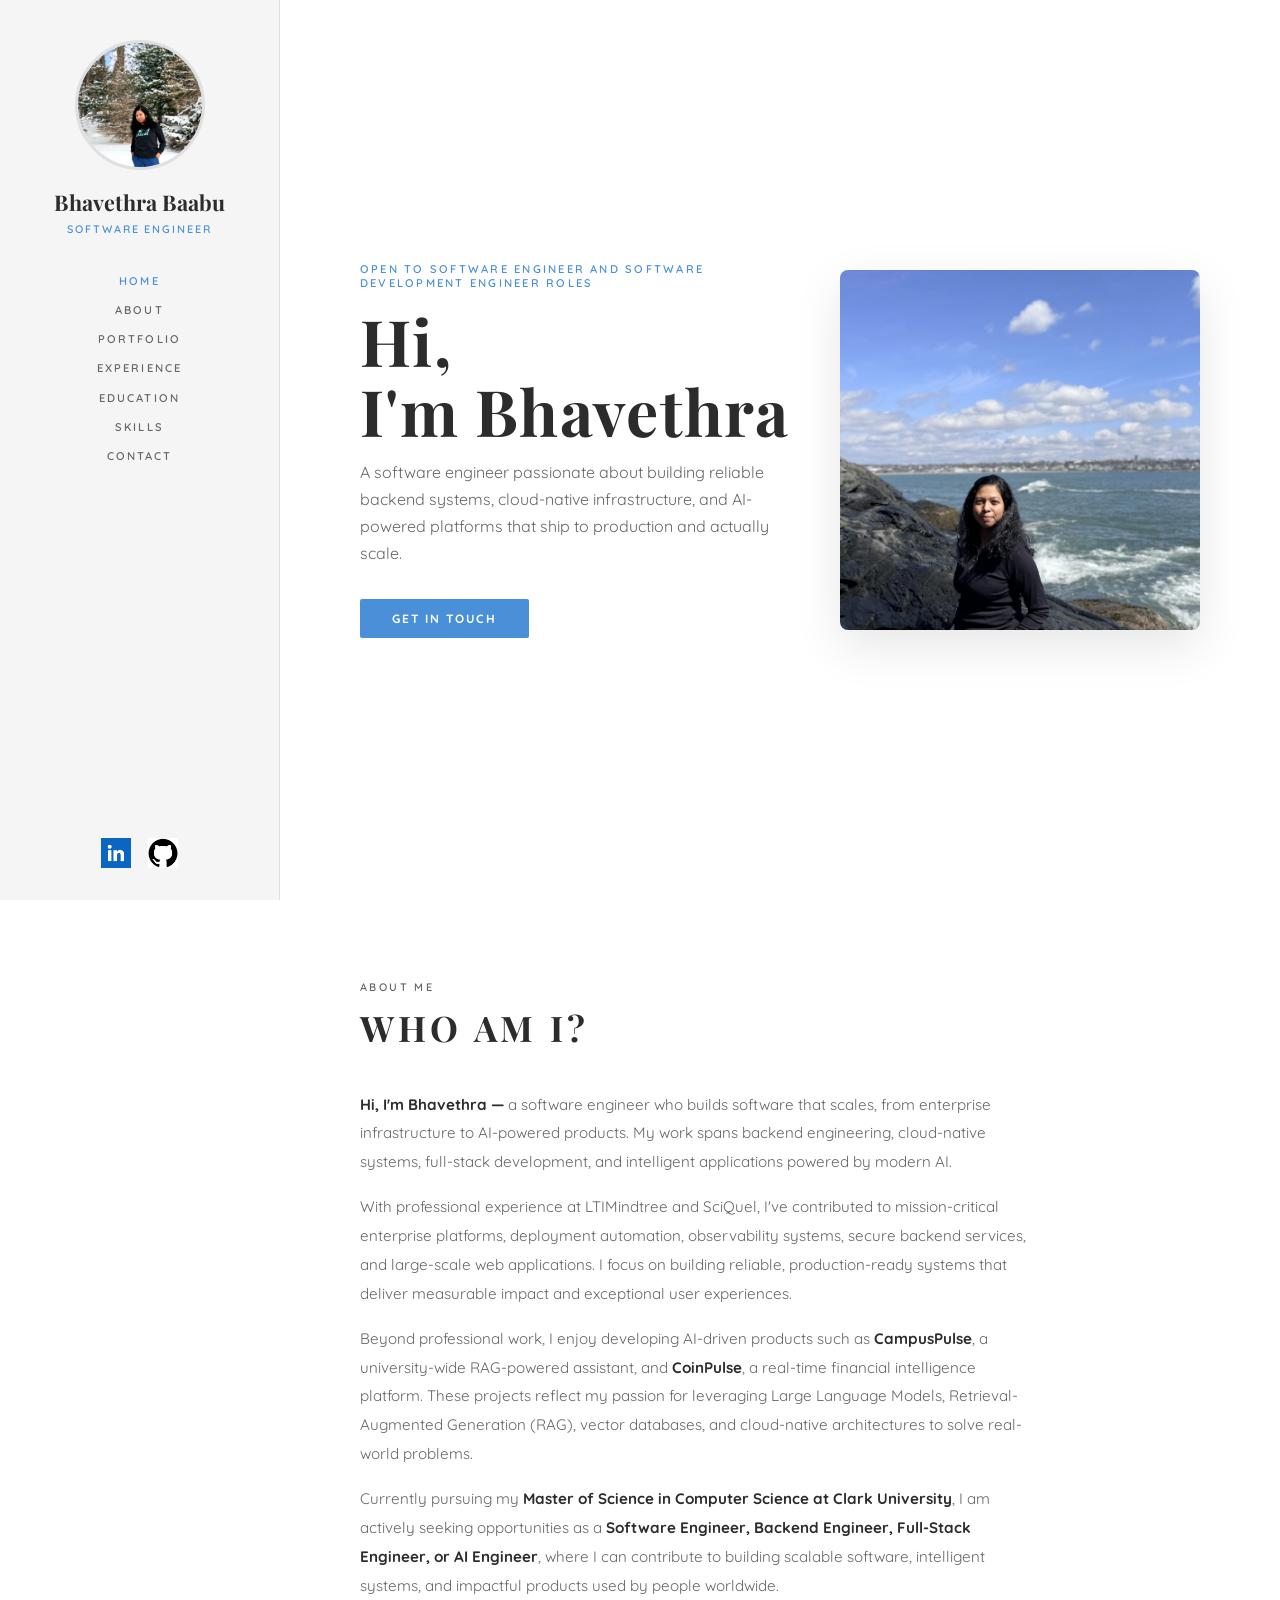
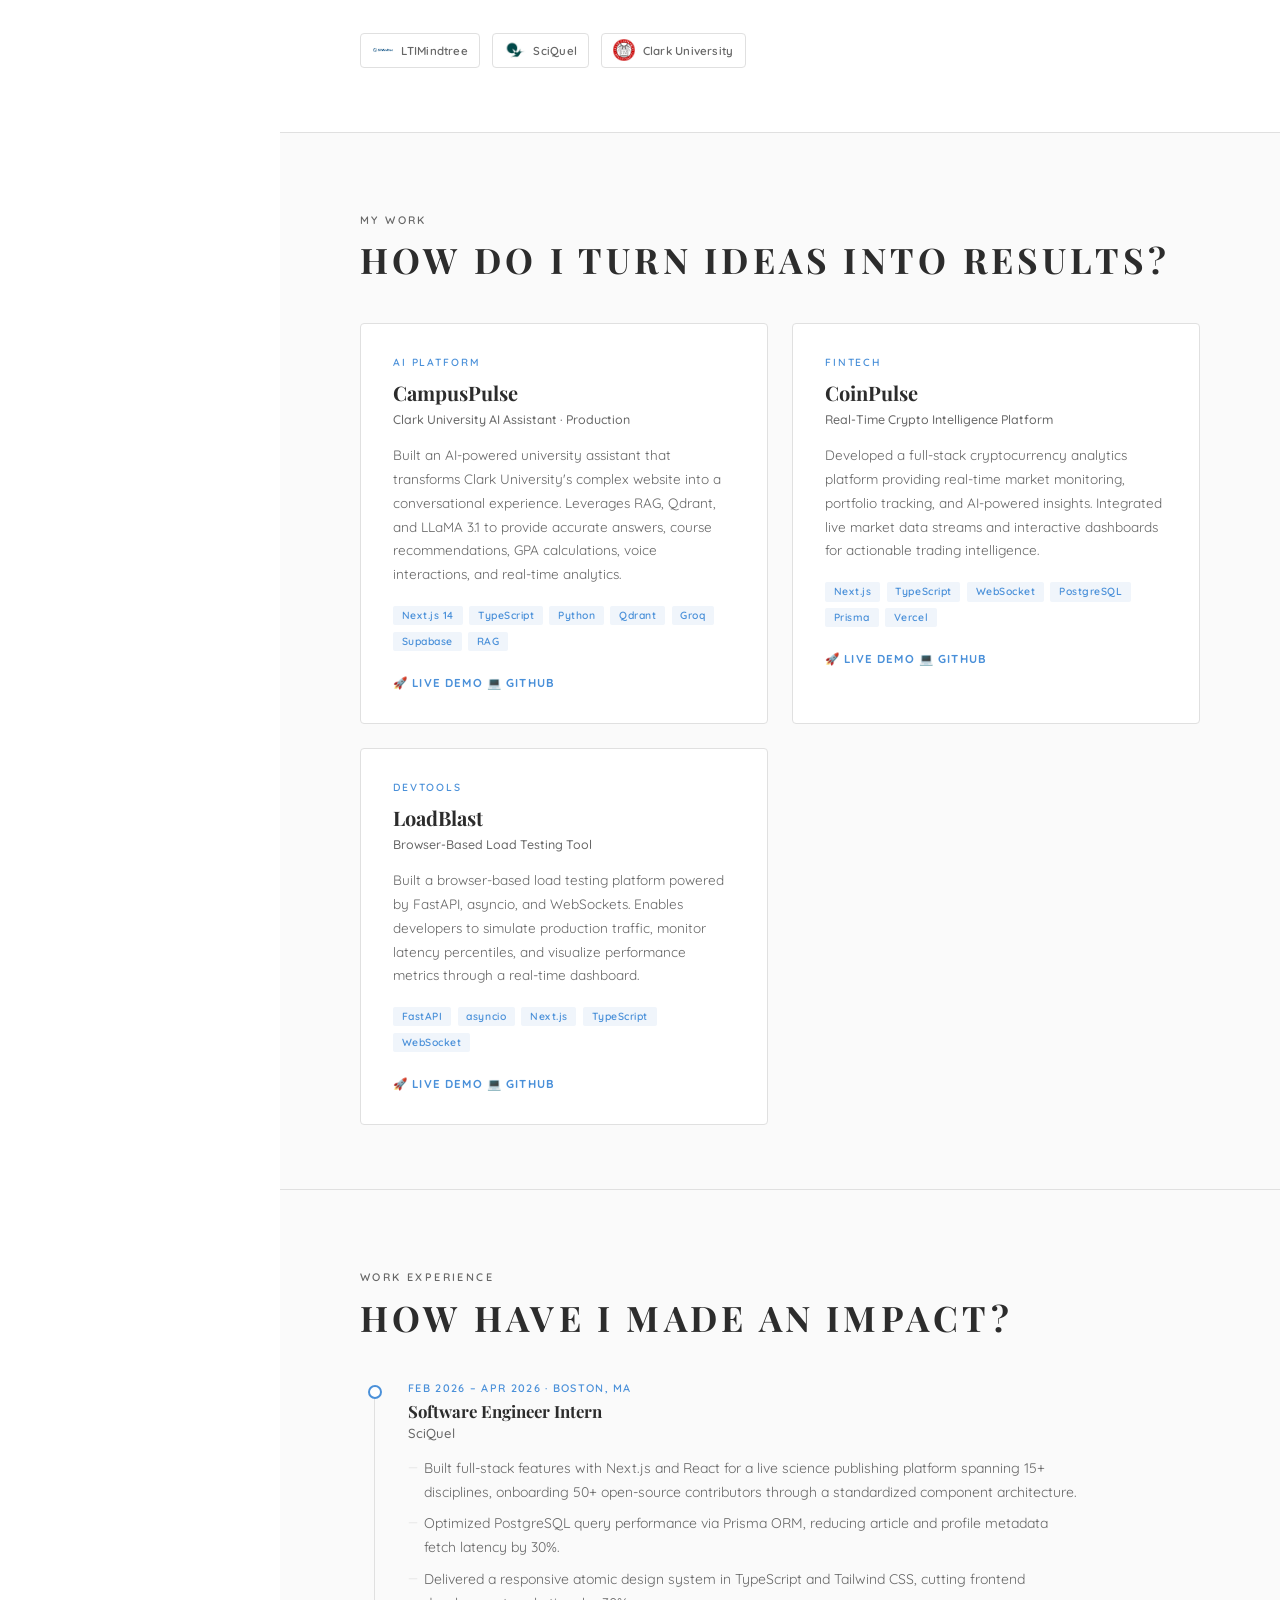
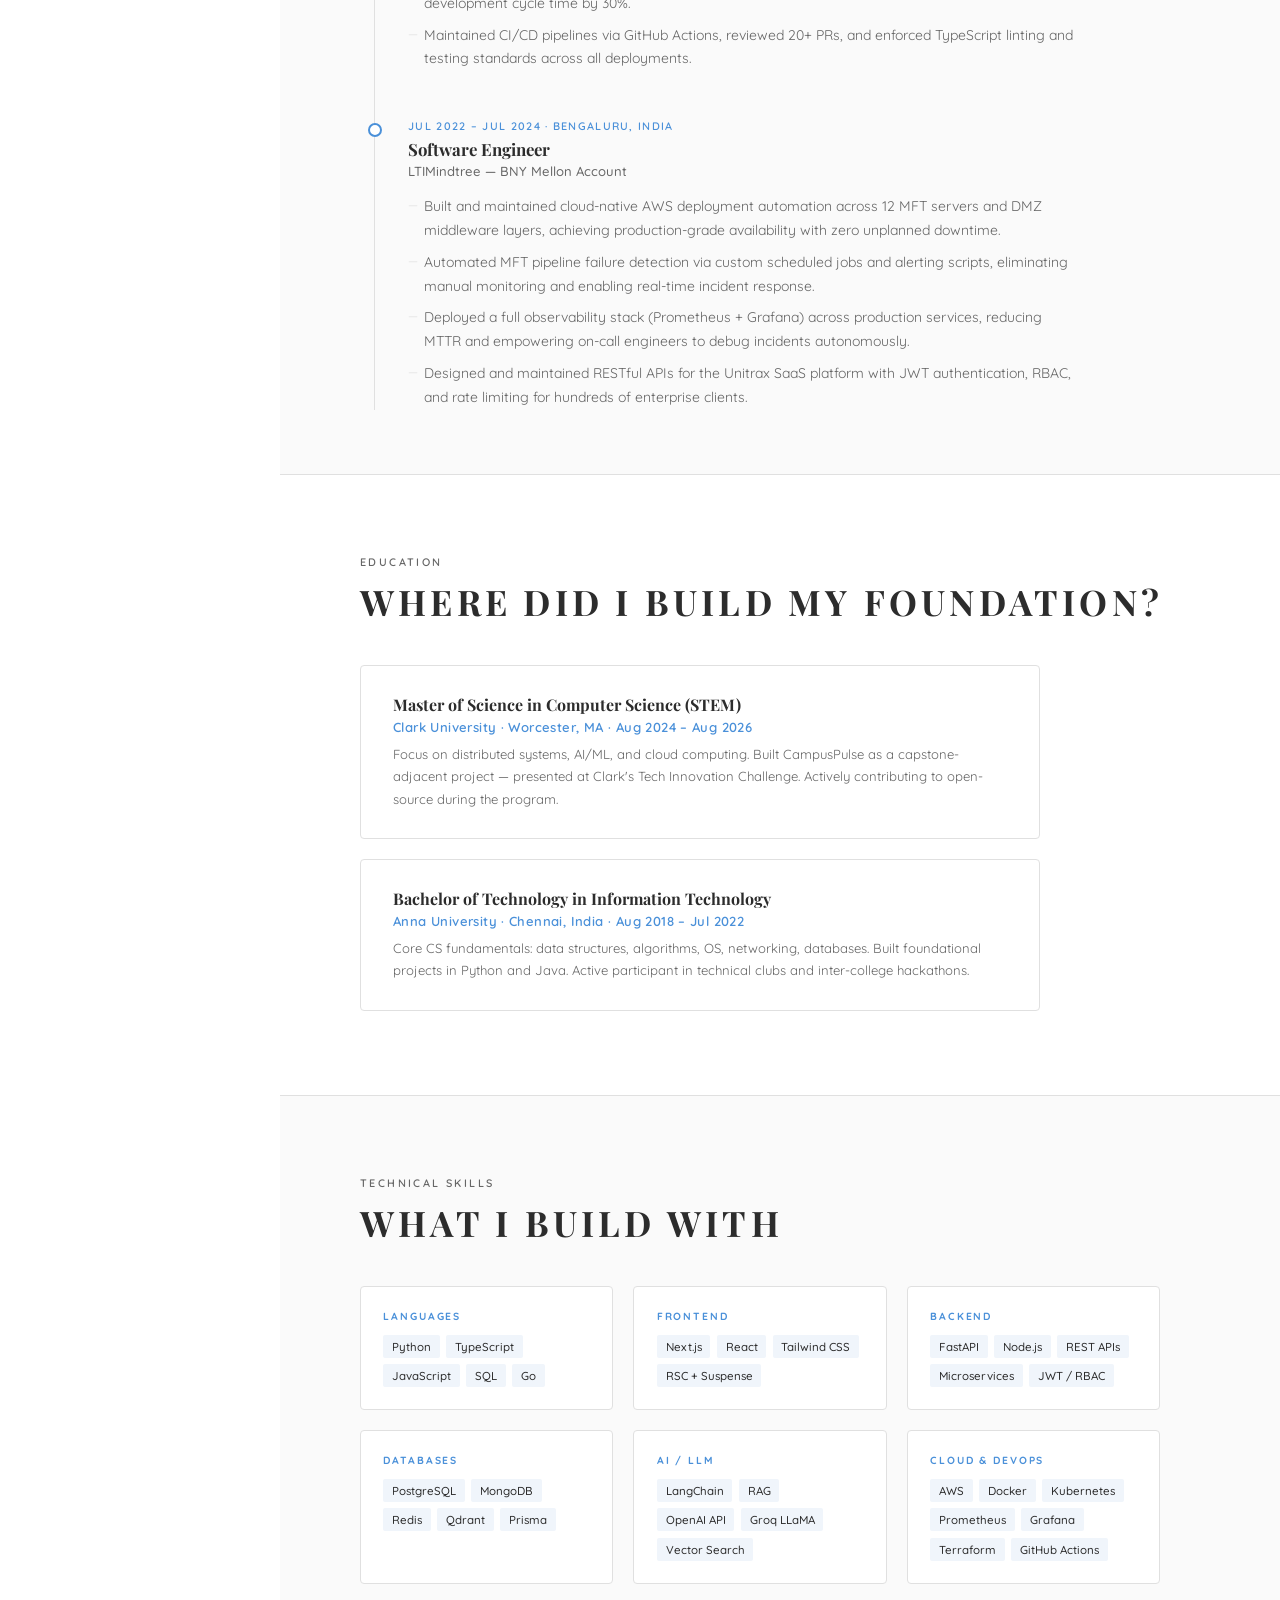
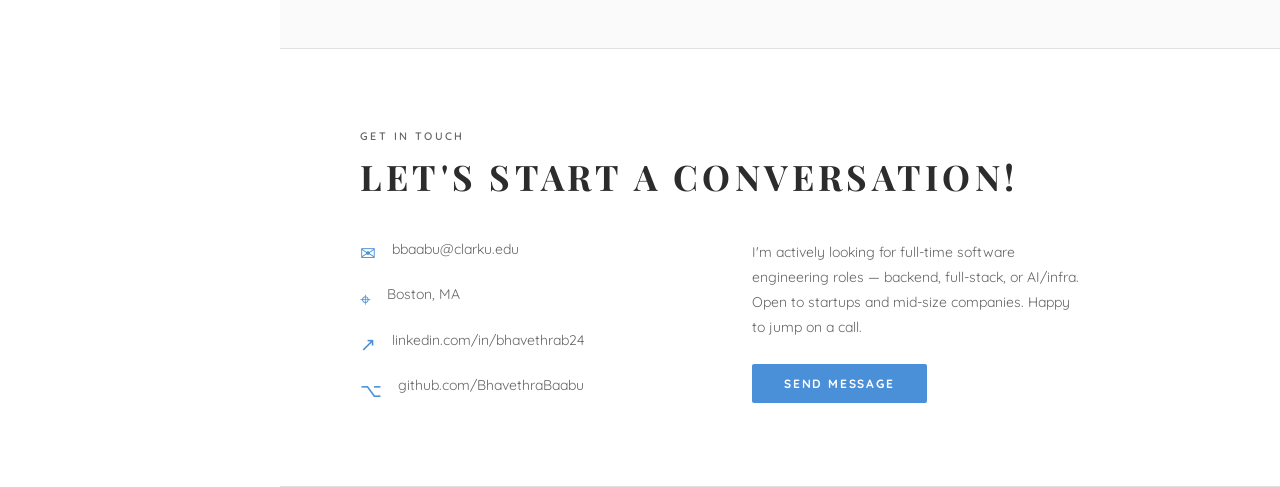
==== new_index.html @ b2ed3555 "Publish updated portfolio with hero image, profile photo, and company logos. Deploy the redesigned s" ====
<!DOCTYPE html>
<html lang="en">
<head>
<meta charset="UTF-8">
<meta name="viewport" content="width=device-width, initial-scale=1.0">
<title>Bhavethra Baabu | Portfolio</title>
<link rel="preconnect" href="https://fonts.googleapis.com">
<link href="https://fonts.googleapis.com/css2?family=Playfair+Display:wght@400;700&family=Quicksand:wght@300;400;500;600;700&display=swap" rel="stylesheet">
<style>
  *, *::before, *::after { box-sizing: border-box; margin: 0; padding: 0; }

  :root {
    --sidebar-w: 280px;
    --bg: #ffffff;
    --sidebar-bg: #f5f5f5;
    --text: #2c2c2c;
    --muted: #666666;
    --accent: #4a90d9;      /* Bhavethra's accent — steel blue, distinct from Richa's teal */
    --border: #e0e0e0;
    --serif: 'Playfair Display', serif;
    --sans: 'Quicksand', sans-serif;
  }

  html { scroll-behavior: smooth; }

  body {
    font-family: var(--sans);
    color: var(--text);
    background: var(--bg);
    display: flex;
    min-height: 100vh;
  }

  /* ── SIDEBAR ── */
  #sidebar {
    width: var(--sidebar-w);
    min-height: 100vh;
    background: var(--sidebar-bg);
    border-right: 1px solid var(--border);
    position: fixed;
    top: 0; left: 0; bottom: 0;
    display: flex;
    flex-direction: column;
    align-items: center;
    padding: 2.5rem 1.5rem 2rem;
    z-index: 50;
    overflow-y: auto;
  }

  .avatar-wrap {
    width: 130px;
    height: 130px;
    border-radius: 50%;
    overflow: hidden;
    border: 3px solid var(--border);
    margin-bottom: 1.25rem;
    background: #dce8f5;
    flex-shrink: 0;
  }

  .avatar-wrap img {
    width: 100%;
    height: 100%;
    object-fit: cover;
    object-position: center top;
    display: block;
  }

  .sidebar-name {
    font-family: var(--serif);
    font-size: 1.35rem;
    font-weight: 700;
    text-align: center;
    color: var(--text);
    margin-bottom: 0.35rem;
    line-height: 1.2;
  }

  .sidebar-role {
    font-size: 0.68rem;
    letter-spacing: 0.18em;
    text-transform: uppercase;
    color: var(--accent);
    text-align: center;
    font-weight: 600;
    margin-bottom: 2rem;
  }

  nav ul {
    list-style: none;
    width: 100%;
    text-align: center;
    margin-bottom: 2rem;
  }

  nav ul li { margin-bottom: 0.15rem; }

  nav ul li a {
    display: block;
    font-size: 0.7rem;
    letter-spacing: 0.18em;
    text-transform: uppercase;
    font-weight: 600;
    color: var(--muted);
    text-decoration: none;
    padding: 0.4rem 0;
    transition: color 0.2s;
  }

  nav ul li a:hover,
  nav ul li a.active { color: var(--accent); }

  .social-icons {
    display: flex;
    align-items: center;
    justify-content: center;
    gap: 1.1rem;
    margin-top: auto;
    padding-top: 1.5rem;
  }

  .social-icons a {
    display: inline-flex;
    align-items: center;
    justify-content: center;
    text-decoration: none;
    transition: opacity 0.2s, transform 0.2s;
  }

  .social-icons a:hover {
    opacity: 0.75;
    transform: translateY(-1px);
  }

  .social-img {
    width: 30px;
    height: 30px;
    object-fit: contain;
    display: block;
  }

  /* ── MAIN ── */
  #main {
    margin-left: var(--sidebar-w);
    flex: 1;
    min-height: 100vh;
  }

  /* ── SECTION SHARED ── */
  .colorlib-section {
    padding: 5rem 5rem 4rem;
    border-bottom: 1px solid var(--border);
  }

  .heading-meta {
    display: block;
    font-size: 0.68rem;
    letter-spacing: 0.22em;
    text-transform: uppercase;
    color: var(--muted);
    font-weight: 600;
    margin-bottom: 0.6rem;
  }

  h2.colorlib-heading {
    font-family: var(--serif);
    font-size: clamp(1.6rem, 3vw, 2.2rem);
    font-weight: 700;
    letter-spacing: 0.12em;
    text-transform: uppercase;
    margin-bottom: 2.5rem;
    color: var(--text);
  }

  /* ── HOME / HERO ── */
  #home {
    min-height: 100vh;
    display: flex;
    align-items: center;
    padding: 5rem;
    background: var(--bg);
    position: relative;
  }

  .hero-inner {
    display: flex;
    align-items: center;
    justify-content: space-between;
    gap: 3rem;
    width: 100%;
    max-width: 1100px;
  }

  .hero-content {
    flex: 1;
    max-width: 620px;
  }

  .hero-image {
    flex-shrink: 0;
    width: clamp(260px, 30vw, 360px);
  }

  .hero-image img {
    width: 100%;
    aspect-ratio: 1;
    object-fit: cover;
    object-position: center 20%;
    border-radius: 8px;
    box-shadow: 0 16px 48px rgba(0, 0, 0, 0.1);
    display: block;
  }

  .hero-eyebrow {
    font-size: 0.7rem;
    letter-spacing: 0.2em;
    text-transform: uppercase;
    color: var(--accent);
    font-weight: 600;
    margin-bottom: 1rem;
  }

  .hero-name {
    font-family: var(--serif);
    font-size: clamp(2.5rem, 5vw, 4rem);
    font-weight: 700;
    line-height: 1.1;
    margin-bottom: 0.75rem;
    letter-spacing: 0.02em;
  }

  .hero-sub {
    font-size: 1rem;
    color: var(--muted);
    margin-bottom: 2rem;
    line-height: 1.7;
    max-width: 480px;
  }

  .hero-btn {
    display: inline-block;
    font-size: 0.75rem;
    letter-spacing: 0.15em;
    text-transform: uppercase;
    font-weight: 700;
    padding: 0.75rem 2rem;
    background: var(--accent);
    color: #fff;
    text-decoration: none;
    border-radius: 2px;
    transition: opacity 0.2s, transform 0.2s;
  }

  .hero-btn:hover { opacity: 0.85; transform: translateY(-1px); }

  /* ── ABOUT ── */
  #about .about-desc {
    font-size: 0.95rem;
    color: var(--muted);
    line-height: 1.9;
    max-width: 680px;
  }

  #about .about-desc p + p { margin-top: 1rem; }

  #about strong { color: var(--text); font-weight: 700; }

  .company-strip {
    display: flex;
    align-items: center;
    gap: 0.75rem;
    margin-top: 2rem;
    flex-wrap: nowrap;
  }

  .company-logo {
    font-family: var(--sans);
    font-size: 0.72rem;
    font-weight: 600;
    color: var(--muted);
    letter-spacing: 0.02em;
    display: inline-flex;
    align-items: center;
    gap: 0.45rem;
    border: 1px solid var(--border);
    padding: 0.35rem 0.7rem;
    border-radius: 4px;
    white-space: nowrap;
    flex-shrink: 0;
    transition: border-color 0.2s, color 0.2s;
  }

  .company-logo:hover { border-color: var(--accent); color: var(--accent); }

  .company-img {
    width: 22px;
    height: 22px;
    object-fit: contain;
    flex-shrink: 0;
    display: block;
  }

  .company-logo .co-icon {
    width: 22px; height: 22px;
    border-radius: 50%;
    display: flex;
    align-items: center;
    justify-content: center;
    font-size: 0.65rem;
    font-weight: 700;
    color: #fff;
    flex-shrink: 0;
  }

  /* ── PORTFOLIO ── */
  #portfolio { background: #fafafa; }

  .portfolio-grid {
    display: grid;
    grid-template-columns: 1fr 1fr;
    gap: 1.5rem;
  }

  .project-card {
    background: var(--bg);
    border: 1px solid var(--border);
    border-radius: 4px;
    padding: 2rem;
    position: relative;
    overflow: hidden;
    transition: box-shadow 0.25s, transform 0.25s;
  }

  .project-card:hover {
    box-shadow: 0 8px 32px rgba(0,0,0,0.08);
    transform: translateY(-2px);
  }

  .project-card::after {
    content: '';
    position: absolute;
    bottom: 0; left: 0; right: 0;
    height: 3px;
    background: var(--accent);
    opacity: 0;
    transition: opacity 0.25s;
  }

  .project-card:hover::after { opacity: 1; }

  .project-type {
    font-size: 0.65rem;
    letter-spacing: 0.18em;
    text-transform: uppercase;
    color: var(--accent);
    font-weight: 600;
    margin-bottom: 0.6rem;
  }

  .project-name {
    font-family: var(--serif);
    font-size: 1.25rem;
    font-weight: 700;
    margin-bottom: 0.4rem;
  }

  .project-sub {
    font-size: 0.78rem;
    color: var(--muted);
    margin-bottom: 1rem;
    font-weight: 500;
  }

  .project-desc {
    font-size: 0.85rem;
    color: var(--muted);
    line-height: 1.75;
    margin-bottom: 1.25rem;
  }

  .project-tags {
    display: flex;
    flex-wrap: wrap;
    gap: 0.4rem;
    margin-bottom: 1.25rem;
  }

  .ptag {
    font-size: 0.65rem;
    padding: 0.2rem 0.55rem;
    background: #f0f5fb;
    color: var(--accent);
    border-radius: 2px;
    font-weight: 600;
    letter-spacing: 0.05em;
  }

  .project-link {
    font-size: 0.72rem;
    letter-spacing: 0.1em;
    text-transform: uppercase;
    font-weight: 700;
    color: var(--accent);
    text-decoration: none;
    border-bottom: 1px solid transparent;
    transition: border-color 0.2s;
  }

  .project-link:hover { border-color: var(--accent); }

  /* ── TESTIMONIALS ── */
  #testimonials { background: var(--bg); }

  .testimonial-block {
    border-left: 3px solid var(--accent);
    padding: 1.5rem 0 1.5rem 2rem;
    margin-bottom: 2.5rem;
    max-width: 700px;
  }

  .testimonial-block blockquote {
    font-size: 0.92rem;
    color: var(--muted);
    line-height: 1.85;
    font-style: italic;
    margin-bottom: 0.75rem;
  }

  .testimonial-block cite {
    font-size: 0.75rem;
    letter-spacing: 0.1em;
    color: var(--text);
    font-style: normal;
    font-weight: 600;
  }

  .testimonial-block cite span {
    color: var(--muted);
    font-weight: 400;
  }

  /* ── EXPERIENCE ── */
  #experience { background: #fafafa; }

  .timeline { position: relative; max-width: 720px; }

  .timeline::before {
    content: '';
    position: absolute;
    left: 14px; top: 8px; bottom: 0;
    width: 1px;
    background: var(--border);
  }

  .timeline-entry { padding: 0 0 3rem 3rem; position: relative; }
  .timeline-entry:last-child { padding-bottom: 0; }

  .timeline-dot {
    position: absolute;
    left: 8px; top: 4px;
    width: 14px; height: 14px;
    border-radius: 50%;
    border: 2px solid var(--accent);
    background: var(--bg);
  }

  .timeline-period {
    font-size: 0.68rem;
    letter-spacing: 0.12em;
    text-transform: uppercase;
    color: var(--accent);
    font-weight: 600;
    margin-bottom: 0.3rem;
  }

  .timeline-role {
    font-family: var(--serif);
    font-size: 1.05rem;
    font-weight: 700;
    margin-bottom: 0.2rem;
  }

  .timeline-company {
    font-size: 0.82rem;
    color: var(--muted);
    margin-bottom: 1rem;
    font-weight: 500;
  }

  .timeline-bullets {
    list-style: none;
    display: flex;
    flex-direction: column;
    gap: 0.5rem;
  }

  .timeline-bullets li {
    font-size: 0.875rem;
    color: var(--muted);
    padding-left: 1rem;
    position: relative;
    line-height: 1.7;
  }

  .timeline-bullets li::before {
    content: '—';
    position: absolute;
    left: 0;
    color: var(--border);
    font-size: 0.75rem;
  }

  /* ── EDUCATION ── */
  #education { background: var(--bg); }

  .edu-block {
    border: 1px solid var(--border);
    border-radius: 4px;
    padding: 1.75rem 2rem;
    margin-bottom: 1.25rem;
    max-width: 680px;
    transition: border-color 0.2s;
  }

  .edu-block:hover { border-color: var(--accent); }

  .edu-degree {
    font-family: var(--serif);
    font-size: 1rem;
    font-weight: 700;
    margin-bottom: 0.25rem;
  }

  .edu-school {
    font-size: 0.82rem;
    color: var(--accent);
    font-weight: 600;
    margin-bottom: 0.5rem;
    letter-spacing: 0.03em;
  }

  .edu-detail {
    font-size: 0.82rem;
    color: var(--muted);
    line-height: 1.7;
  }

  /* ── SKILLS ── */
  #skills { background: #fafafa; }

  .skills-grid {
    display: grid;
    grid-template-columns: repeat(auto-fit, minmax(220px, 1fr));
    gap: 1.25rem;
    max-width: 800px;
  }

  .skill-group {
    background: var(--bg);
    border: 1px solid var(--border);
    border-radius: 4px;
    padding: 1.4rem;
  }

  .skill-group-title {
    font-size: 0.65rem;
    letter-spacing: 0.18em;
    text-transform: uppercase;
    color: var(--accent);
    font-weight: 700;
    margin-bottom: 0.75rem;
  }

  .skill-tags { display: flex; flex-wrap: wrap; gap: 0.4rem; }

  .stag {
    font-size: 0.72rem;
    padding: 0.25rem 0.55rem;
    background: #f0f5fb;
    color: var(--text);
    border-radius: 2px;
    font-weight: 500;
  }

  /* ── CONTACT ── */
  #contact { background: var(--bg); }

  .contact-grid {
    display: grid;
    grid-template-columns: 1fr 1fr;
    gap: 4rem;
    max-width: 720px;
  }

  .contact-item {
    display: flex;
    align-items: flex-start;
    gap: 1rem;
    margin-bottom: 1.25rem;
  }

  .contact-icon {
    font-size: 1.2rem;
    color: var(--accent);
    flex-shrink: 0;
    margin-top: 0.1rem;
  }

  .contact-item a, .contact-item p {
    font-size: 0.875rem;
    color: var(--muted);
    text-decoration: none;
    transition: color 0.2s;
  }

  .contact-item a:hover { color: var(--accent); }

  .opt-note {
    display: inline-block;
    font-size: 0.68rem;
    letter-spacing: 0.1em;
    text-transform: uppercase;
    background: #edf4ff;
    color: var(--accent);
    border: 1px solid #c7dbf5;
    padding: 0.3rem 0.7rem;
    border-radius: 2px;
    font-weight: 600;
    margin-bottom: 1.5rem;
  }

  /* ── RESPONSIVE ── */
  @media (max-width: 900px) {
    #sidebar { display: none; }
    #main { margin-left: 0; }
    .colorlib-section, #home { padding: 3rem 2rem; }
    .hero-inner {
      flex-direction: column;
      align-items: flex-start;
      gap: 2.5rem;
    }
    .hero-image {
      width: 100%;
      max-width: 300px;
      align-self: center;
    }
    .company-strip { flex-wrap: wrap; }
    .portfolio-grid { grid-template-columns: 1fr; }
    .contact-grid { grid-template-columns: 1fr; gap: 0; }
  }

  @media (prefers-reduced-motion: reduce) {
    * { transition: none !important; }
  }
</style>
</head>
<body>

<!-- SIDEBAR -->
<aside id="sidebar">
  <div class="avatar-wrap">
    <img src="images/mee.jpeg" alt="Bhavethra Baabu">
  </div>
  <div class="sidebar-name">Bhavethra Baabu</div>
  <div class="sidebar-role">Software Engineer</div>

  <nav>
    <ul>
      <li><a href="#home" class="active">Home</a></li>
      <li><a href="#about">About</a></li>
      <li><a href="#portfolio">Portfolio</a></li>
      <li><a href="#experience">Experience</a></li>
      <li><a href="#education">Education</a></li>
      <li><a href="#skills">Skills</a></li>
      <li><a href="#contact">Contact</a></li>
    </ul>
  </nav>

  <div class="social-icons">
    <a href="https://linkedin.com/in/bhavethrab24" target="_blank" rel="noopener noreferrer" aria-label="LinkedIn">
      <img src="images/linkedin.png" alt="LinkedIn" class="social-img">
    </a>
    <a href="https://github.com/BhavethraBaabu" target="_blank" rel="noopener noreferrer" aria-label="GitHub">
      <img src="images/github.png" alt="GitHub" class="social-img">
    </a>
  </div>
</aside>

<!-- MAIN -->
<div id="main">

  <!-- HOME -->
  <section id="home">
    <div class="hero-inner">
      <div class="hero-content">
        <div class="hero-eyebrow">Open to Software Engineer and Software Development Engineer roles</div>
        <h1 class="hero-name">Hi,<br>I'm Bhavethra</h1>
        <p class="hero-sub">
          A software engineer passionate about building reliable backend systems, cloud-native infrastructure, and AI-powered platforms that ship to production and actually scale.
        </p>
        <a href="mailto:bbaabu@clarku.edu" class="hero-btn">Get In Touch</a>
      </div>
      <div class="hero-image">
        <img src="images/mee2.jpeg" alt="Bhavethra Baabu">
      </div>
    </div>
  </section>

  <!-- ABOUT -->
  <section id="about" class="colorlib-section">
    <span class="heading-meta">About Me</span>
    <h2 class="colorlib-heading">Who Am I?</h2>
    <div class="about-desc">
		<p>
			<strong>Hi, I'm Bhavethra —</strong> a software engineer who builds software that scales, from enterprise infrastructure to AI-powered products. My work spans backend engineering, cloud-native systems, full-stack development, and intelligent applications powered by modern AI.
		  </p>
		
		  <p>
			With professional experience at LTIMindtree and SciQuel, I've contributed to mission-critical enterprise platforms, deployment automation, observability systems, secure backend services, and large-scale web applications. I focus on building reliable, production-ready systems that deliver measurable impact and exceptional user experiences.
		  </p>
		
		  <p>
			Beyond professional work, I enjoy developing AI-driven products such as <strong>CampusPulse</strong>, a university-wide RAG-powered assistant, and <strong>CoinPulse</strong>, a real-time financial intelligence platform. These projects reflect my passion for leveraging Large Language Models, Retrieval-Augmented Generation (RAG), vector databases, and cloud-native architectures to solve real-world problems.
		  </p>
		
		  <p>
			Currently pursuing my <strong>Master of Science in Computer Science at Clark University</strong>, I am actively seeking opportunities as a <strong>Software Engineer, Backend Engineer, Full-Stack Engineer, or AI Engineer</strong>, where I can contribute to building scalable software, intelligent systems, and impactful products used by people worldwide.
		  </p>

    </div>

    <div class="company-strip">
      <div class="company-logo">
        <img src="images/ltimindtree.png" alt="LTIMindtree" class="company-img">
        <span>LTIMindtree</span>
      </div>
      <div class="company-logo">
        <img src="images/sciquel.jpeg" alt="SciQuel" class="company-img">
        <span>SciQuel</span>
      </div>
      <div class="company-logo">
        <img src="images/clark.png" alt="Clark University" class="company-img">
        <span>Clark University</span>
      </div>
    </div>

  </section>

  <!-- PORTFOLIO -->
  <section id="portfolio" class="colorlib-section">
	<span class="heading-meta">My Work</span>
	<h2 class="colorlib-heading">How Do I Turn Ideas Into Results?</h2>
  
	<div class="portfolio-grid">
  
	  <!-- CampusPulse -->
	  <div class="project-card">
		<div class="project-type">AI Platform</div>
		<div class="project-name">CampusPulse</div>
		<div class="project-sub">Clark University AI Assistant · Production</div>
  
		<div class="project-desc">
		  Built an AI-powered university assistant that transforms Clark University's
		  complex website into a conversational experience. Leverages RAG, Qdrant,
		  and LLaMA 3.1 to provide accurate answers, course recommendations,
		  GPA calculations, voice interactions, and real-time analytics.
		</div>
  
		<div class="project-tags">
		  <span class="ptag">Next.js 14</span>
		  <span class="ptag">TypeScript</span>
		  <span class="ptag">Python</span>
		  <span class="ptag">Qdrant</span>
		  <span class="ptag">Groq</span>
		  <span class="ptag">Supabase</span>
		  <span class="ptag">RAG</span>
		</div>
  
		<div class="project-links">
		  <a href="https://campuspulse-bice.vercel.app" target="_blank" class="project-link">
			🚀 Live Demo
		  </a>
		  <a href="https://github.com/BhavethraBaabu/campuspulse" target="_blank" class="project-link">
			💻 GitHub
		  </a>
		</div>
	  </div>
  
	  <!-- CoinPulse -->
	  <div class="project-card">
		<div class="project-type">FinTech</div>
		<div class="project-name">CoinPulse</div>
		<div class="project-sub">Real-Time Crypto Intelligence Platform</div>
  
		<div class="project-desc">
		  Developed a full-stack cryptocurrency analytics platform providing
		  real-time market monitoring, portfolio tracking, and AI-powered insights.
		  Integrated live market data streams and interactive dashboards for
		  actionable trading intelligence.
		</div>
  
		<div class="project-tags">
		  <span class="ptag">Next.js</span>
		  <span class="ptag">TypeScript</span>
		  <span class="ptag">WebSocket</span>
		  <span class="ptag">PostgreSQL</span>
		  <span class="ptag">Prisma</span>
		  <span class="ptag">Vercel</span>
		</div>
  
		<div class="project-links">
		  <a href="https://cryptopulse-terminal-two.vercel.app" target="_blank" class="project-link">
			🚀 Live Demo
		  </a>
		  <a href="https://github.com/BhavethraBaabu/coinpulse" target="_blank" class="project-link">
			💻 GitHub
		  </a>
		</div>
	  </div>
  
	  <!-- LoadBlast -->
	  <div class="project-card">
		<div class="project-type">DevTools</div>
		<div class="project-name">LoadBlast</div>
		<div class="project-sub">Browser-Based Load Testing Tool</div>
  
		<div class="project-desc">
		  Built a browser-based load testing platform powered by FastAPI,
		  asyncio, and WebSockets. Enables developers to simulate production
		  traffic, monitor latency percentiles, and visualize performance metrics
		  through a real-time dashboard.
		</div>
  
		<div class="project-tags">
		  <span class="ptag">FastAPI</span>
		  <span class="ptag">asyncio</span>
		  <span class="ptag">Next.js</span>
		  <span class="ptag">TypeScript</span>
		  <span class="ptag">WebSocket</span>
		</div>
  
		<div class="project-links">
		  <a href="https://your-loadblast-demo.vercel.app" target="_blank" class="project-link">
			🚀 Live Demo
		  </a>
		  <a href="https://github.com/BhavethraBaabu" target="_blank" class="project-link">
			💻 GitHub
		  </a>
		</div>
	  </div>
  
	</div>
  </section>


  <!-- EXPERIENCE -->
  <section id="experience" class="colorlib-section">
    <span class="heading-meta">Work Experience</span>
    <h2 class="colorlib-heading">How Have I Made An Impact?</h2>
    <div class="timeline">

      <div class="timeline-entry">
        <div class="timeline-dot"></div>
        <div class="timeline-period">Feb 2026 – Apr 2026 · Boston, MA</div>
        <div class="timeline-role">Software Engineer Intern</div>
        <div class="timeline-company">SciQuel</div>
        <ul class="timeline-bullets">
          <li>Built full-stack features with Next.js and React for a live science publishing platform spanning 15+ disciplines, onboarding 50+ open-source contributors through a standardized component architecture.</li>
          <li>Optimized PostgreSQL query performance via Prisma ORM, reducing article and profile metadata fetch latency by 30%.</li>
          <li>Delivered a responsive atomic design system in TypeScript and Tailwind CSS, cutting frontend development cycle time by 30%.</li>
          <li>Maintained CI/CD pipelines via GitHub Actions, reviewed 20+ PRs, and enforced TypeScript linting and testing standards across all deployments.</li>
        </ul>
      </div>

      <div class="timeline-entry">
        <div class="timeline-dot"></div>
        <div class="timeline-period">Jul 2022 – Jul 2024 · Bengaluru, India</div>
        <div class="timeline-role">Software Engineer</div>
        <div class="timeline-company">LTIMindtree — BNY Mellon Account</div>
        <ul class="timeline-bullets">
          <li>Built and maintained cloud-native AWS deployment automation across 12 MFT servers and DMZ middleware layers, achieving production-grade availability with zero unplanned downtime.</li>
          <li>Automated MFT pipeline failure detection via custom scheduled jobs and alerting scripts, eliminating manual monitoring and enabling real-time incident response.</li>
          <li>Deployed a full observability stack (Prometheus + Grafana) across production services, reducing MTTR and empowering on-call engineers to debug incidents autonomously.</li>
          <li>Designed and maintained RESTful APIs for the Unitrax SaaS platform with JWT authentication, RBAC, and rate limiting for hundreds of enterprise clients.</li>
        </ul>
      </div>

    </div>
  </section>

  <!-- EDUCATION -->
  <section id="education" class="colorlib-section">
    <span class="heading-meta">Education</span>
    <h2 class="colorlib-heading">Where Did I Build My Foundation?</h2>

    <div class="edu-block">
      <div class="edu-degree">Master of Science in Computer Science (STEM)</div>
      <div class="edu-school">Clark University · Worcester, MA · Aug 2024 – Aug 2026</div>
      <div class="edu-detail">
        Focus on distributed systems, AI/ML, and cloud computing. Built CampusPulse as a capstone-adjacent project — presented at Clark's Tech Innovation Challenge. Actively contributing to open-source during the program.
      </div>
    </div>

    <div class="edu-block">
      <div class="edu-degree">Bachelor of Technology in Information Technology</div>
      <div class="edu-school">Anna University · Chennai, India · Aug 2018 – Jul 2022</div>
      <div class="edu-detail">
        Core CS fundamentals: data structures, algorithms, OS, networking, databases. Built foundational projects in Python and Java. Active participant in technical clubs and inter-college hackathons.
      </div>
    </div>
  </section>

  <!-- SKILLS -->
  <section id="skills" class="colorlib-section">
    <span class="heading-meta">Technical Skills</span>
    <h2 class="colorlib-heading">What I Build With</h2>
    <div class="skills-grid">
      <div class="skill-group">
        <div class="skill-group-title">Languages</div>
        <div class="skill-tags">
          <span class="stag">Python</span><span class="stag">TypeScript</span><span class="stag">JavaScript</span><span class="stag">SQL</span><span class="stag">Go</span>
        </div>
      </div>
      <div class="skill-group">
        <div class="skill-group-title">Frontend</div>
        <div class="skill-tags">
          <span class="stag">Next.js</span><span class="stag">React</span><span class="stag">Tailwind CSS</span><span class="stag">RSC + Suspense</span>
        </div>
      </div>
      <div class="skill-group">
        <div class="skill-group-title">Backend</div>
        <div class="skill-tags">
          <span class="stag">FastAPI</span><span class="stag">Node.js</span><span class="stag">REST APIs</span><span class="stag">Microservices</span><span class="stag">JWT / RBAC</span>
        </div>
      </div>
      <div class="skill-group">
        <div class="skill-group-title">Databases</div>
        <div class="skill-tags">
          <span class="stag">PostgreSQL</span><span class="stag">MongoDB</span><span class="stag">Redis</span><span class="stag">Qdrant</span><span class="stag">Prisma</span>
        </div>
      </div>
      <div class="skill-group">
        <div class="skill-group-title">AI / LLM</div>
        <div class="skill-tags">
          <span class="stag">LangChain</span><span class="stag">RAG</span><span class="stag">OpenAI API</span><span class="stag">Groq LLaMA</span><span class="stag">Vector Search</span>
        </div>
      </div>
      <div class="skill-group">
        <div class="skill-group-title">Cloud & DevOps</div>
        <div class="skill-tags">
          <span class="stag">AWS</span><span class="stag">Docker</span><span class="stag">Kubernetes</span><span class="stag">Prometheus</span><span class="stag">Grafana</span><span class="stag">Terraform</span><span class="stag">GitHub Actions</span>
        </div>
      </div>
    </div>
  </section>

  <!-- CONTACT -->
  <section id="contact" class="colorlib-section">
    <span class="heading-meta">Get In Touch</span>
    <h2 class="colorlib-heading">Let's Start A Conversation!</h2>
    
    <div class="contact-grid">
      <div>
        <div class="contact-item">
          <span class="contact-icon">✉</span>
          <a href="mailto:bbaabu@clarku.edu">bbaabu@clarku.edu</a>
        </div>
        <div class="contact-item">
          <span class="contact-icon">⌖</span>
          <p>Boston, MA</p>
        </div>
        <div class="contact-item">
          <span class="contact-icon">↗</span>
          <a href="https://linkedin.com/in/bhavethrab24" target="_blank">linkedin.com/in/bhavethrab24</a>
        </div>
        <div class="contact-item">
          <span class="contact-icon">⌥</span>
          <a href="https://github.com/BhavethraBaabu" target="_blank">github.com/BhavethraBaabu</a>
        </div>
      </div>
      <div>
        <p style="font-size:0.875rem;color:var(--muted);line-height:1.8;margin-bottom:1.5rem;">
          I'm actively looking for full-time software engineering roles — backend, full-stack, or AI/infra. Open to startups and mid-size companies. Happy to jump on a call.
        </p>
        <a href="mailto:bbaabu@clarku.edu" class="hero-btn">Send Message</a>
      </div>
    </div>
  </section>

</div><!-- end #main -->

<script>
  // Active nav link on scroll
  const sections = document.querySelectorAll('section[id]');
  const links = document.querySelectorAll('#sidebar nav a');
  const observer = new IntersectionObserver((entries) => {
    entries.forEach(e => {
      if (e.isIntersecting) {
        links.forEach(l => l.classList.remove('active'));
        const active = document.querySelector(`#sidebar nav a[href="#${e.target.id}"]`);
        if (active) active.classList.add('active');
      }
    });
  }, { threshold: 0.35 });
  sections.forEach(s => observer.observe(s));

  // Smooth scroll for sidebar links
  links.forEach(link => {
    link.addEventListener('click', e => {
      e.preventDefault();
      const target = document.querySelector(link.getAttribute('href'));
      if (target) target.scrollIntoView({ behavior: 'smooth' });
    });
  });
</script>
</body>
</html>
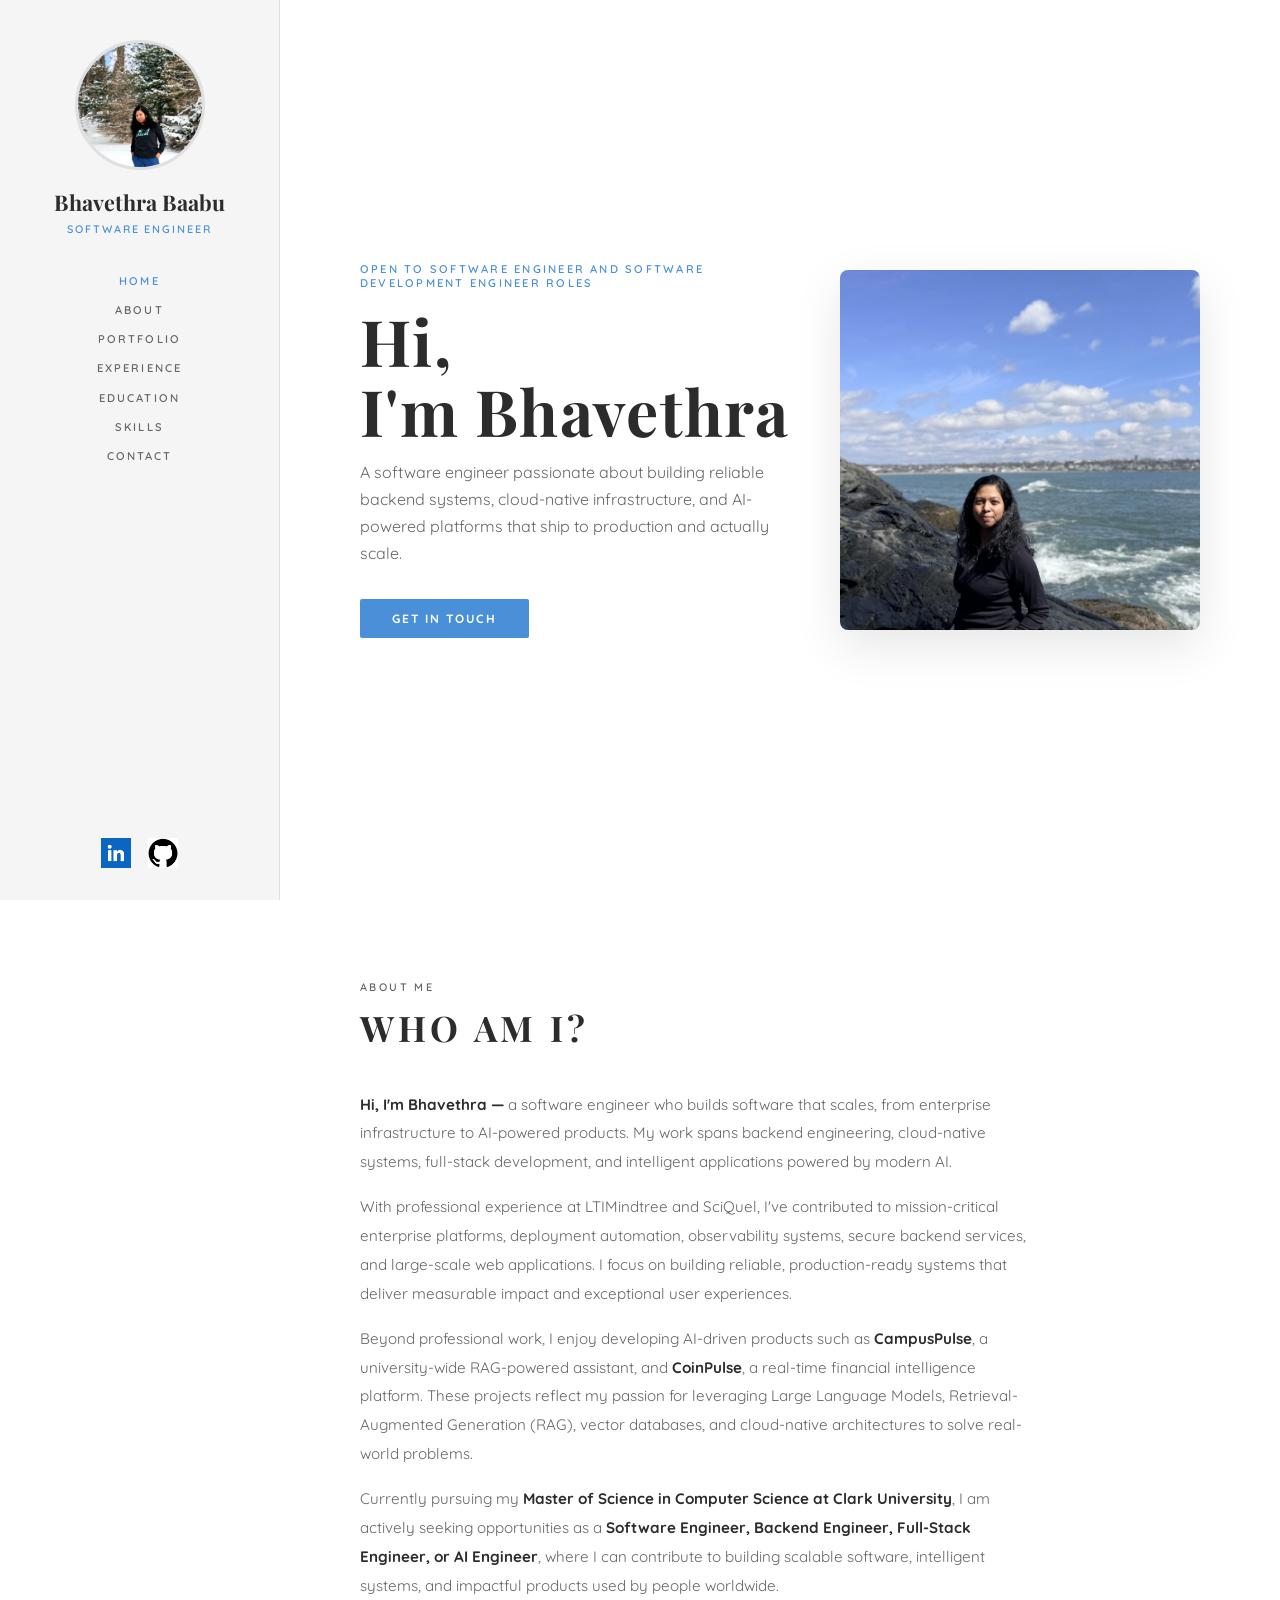
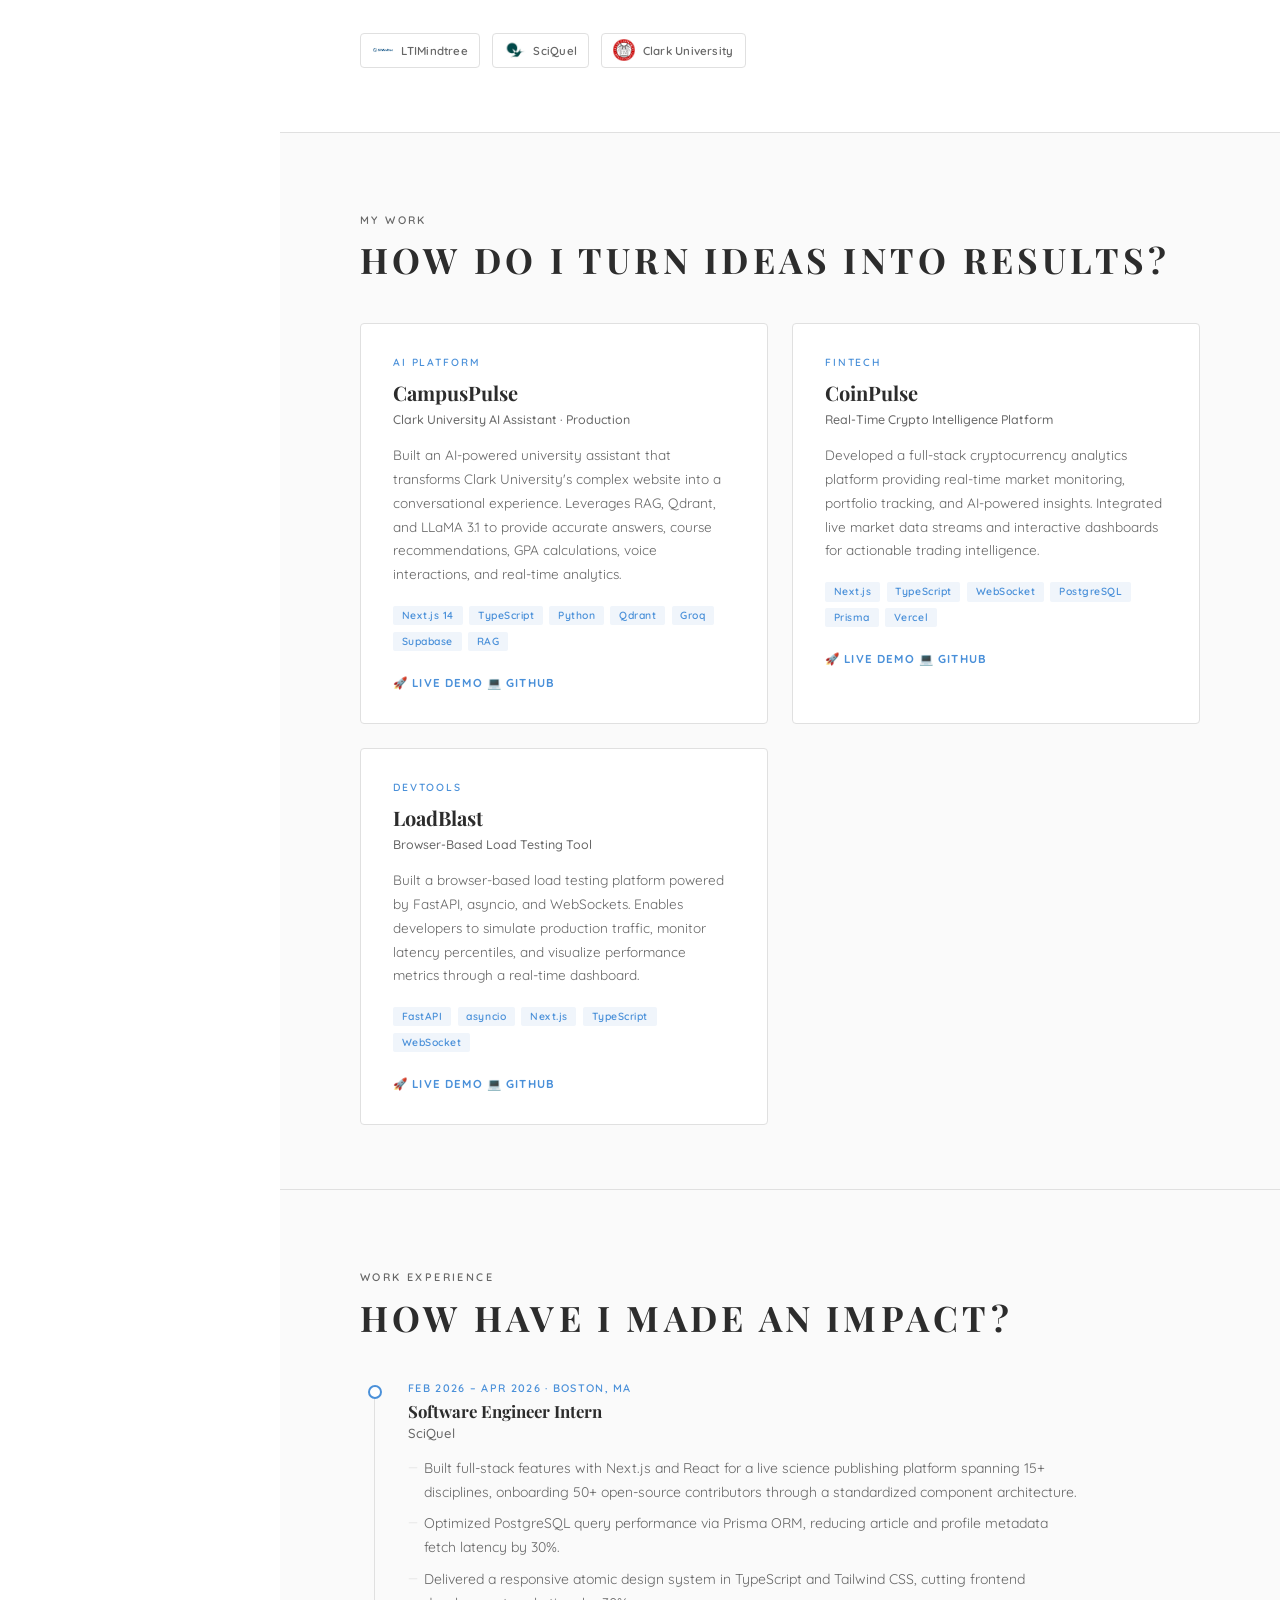
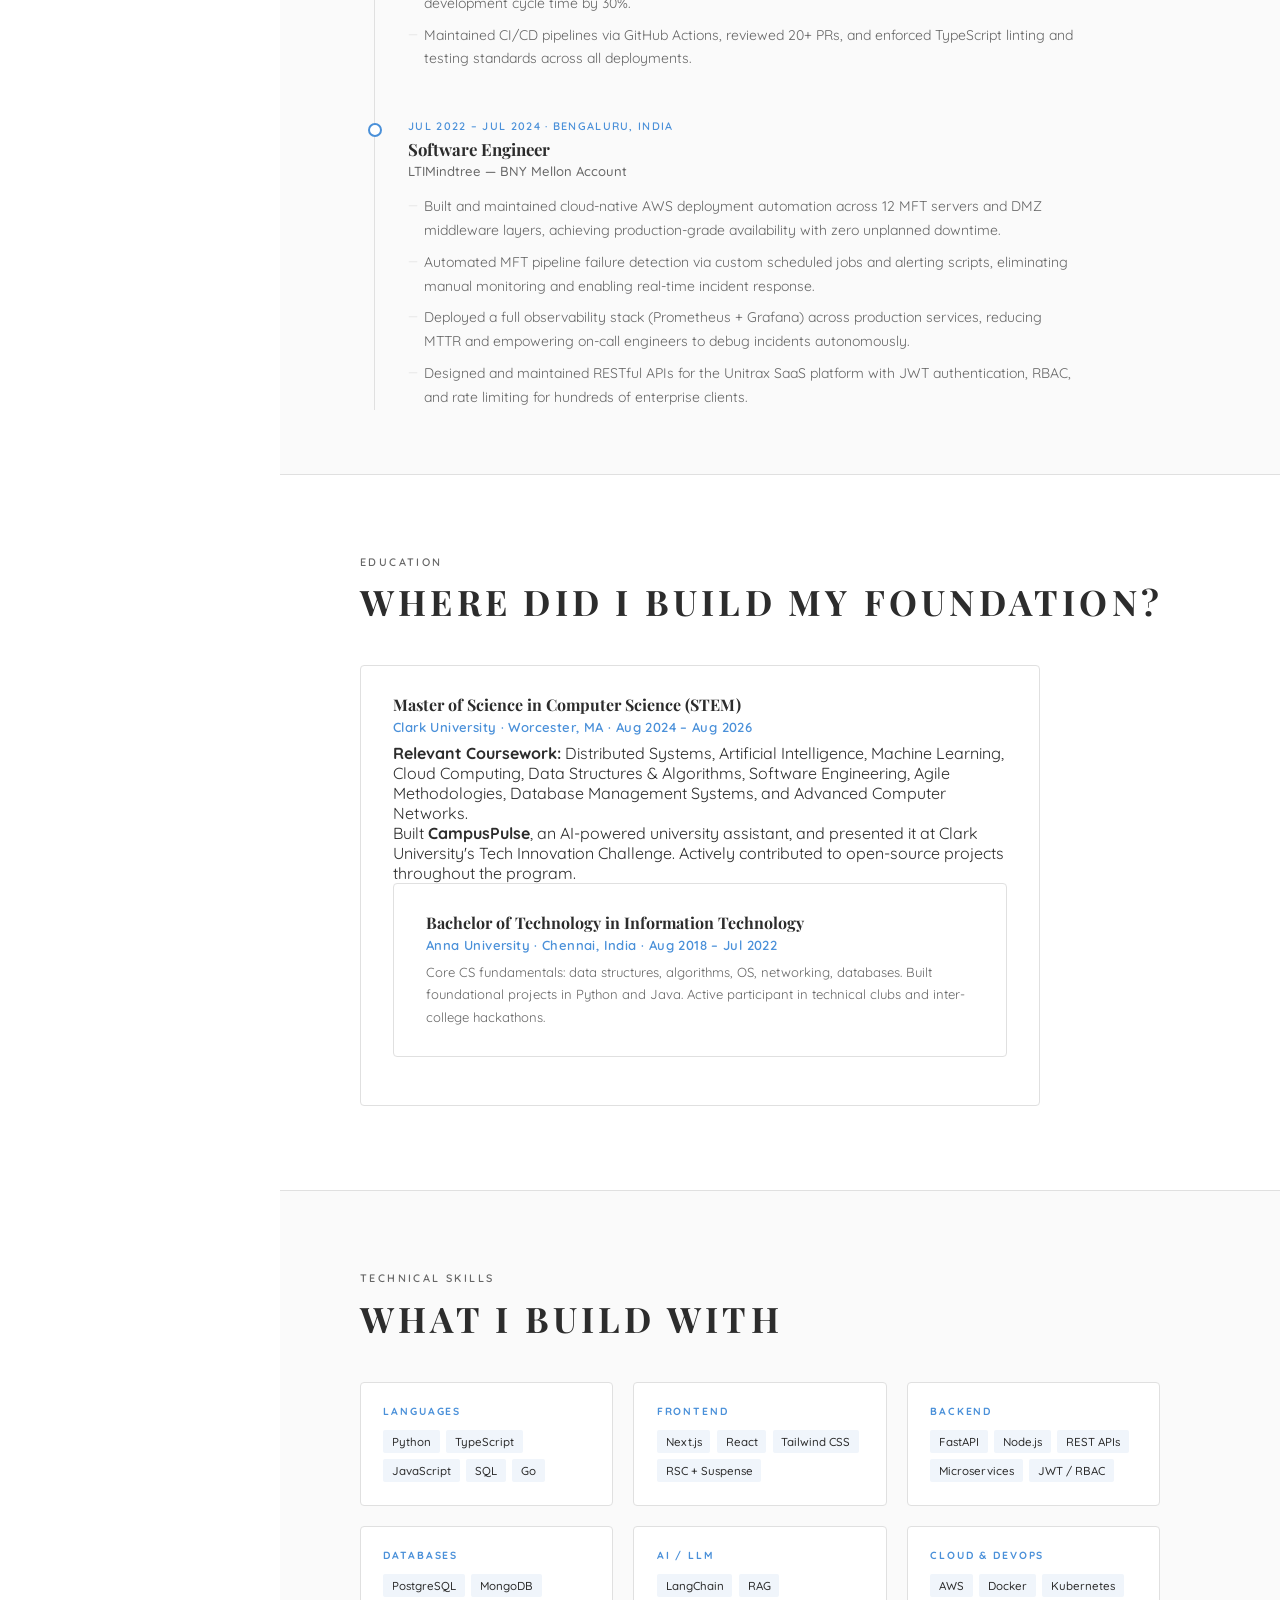
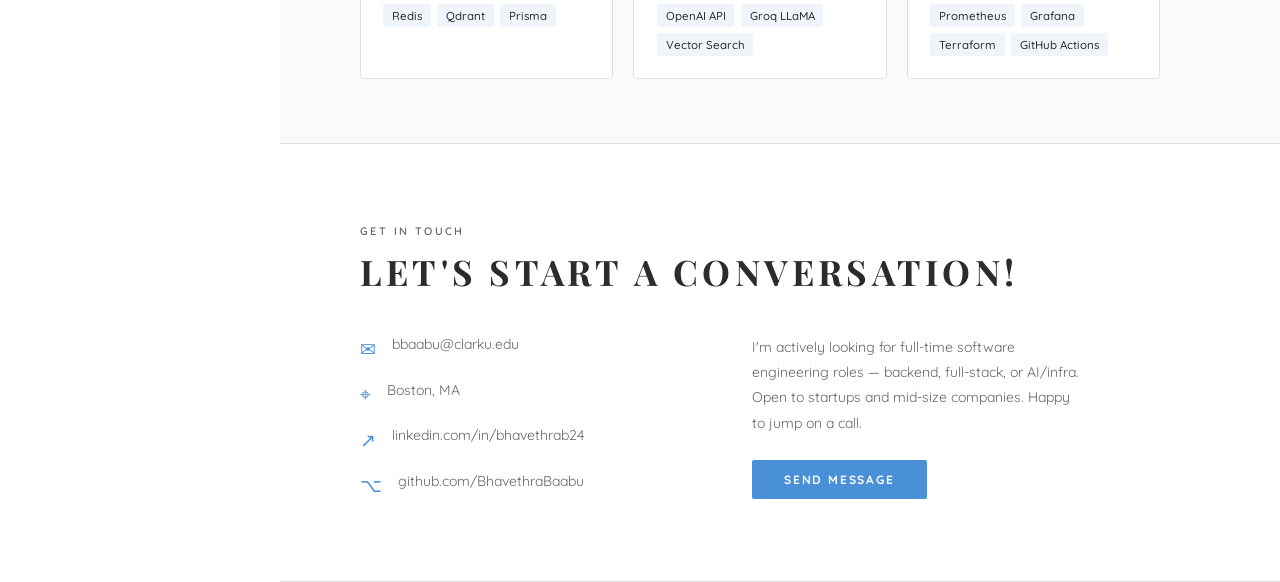
==== commit b72758a4: "Revise education section with coursework and project details Updated education details to include re" ====
--- a/new_index.html
+++ b/new_index.html
@@ -896,10 +896,21 @@
     <div class="edu-block">
       <div class="edu-degree">Master of Science in Computer Science (STEM)</div>
       <div class="edu-school">Clark University · Worcester, MA · Aug 2024 – Aug 2026</div>
-      <div class="edu-detail">
-        Focus on distributed systems, AI/ML, and cloud computing. Built CampusPulse as a capstone-adjacent project — presented at Clark's Tech Innovation Challenge. Actively contributing to open-source during the program.
-      </div>
-    </div>
+      <div class="education-details">
+    <p>
+        <strong>Relevant Coursework:</strong>
+        Distributed Systems, Artificial Intelligence, Machine Learning,
+        Cloud Computing, Data Structures & Algorithms,
+        Software Engineering, Agile Methodologies,
+        Database Management Systems, and Advanced Computer Networks.
+    </p>
+
+    <p>
+        Built <strong>CampusPulse</strong>, an AI-powered university assistant,
+        and presented it at Clark University's Tech Innovation Challenge.
+        Actively contributed to open-source projects throughout the program.
+    </p>
+</div>
 
     <div class="edu-block">
       <div class="edu-degree">Bachelor of Technology in Information Technology</div>
@@ -1014,4 +1025,4 @@
   });
 </script>
 </body>
-</html>+</html>
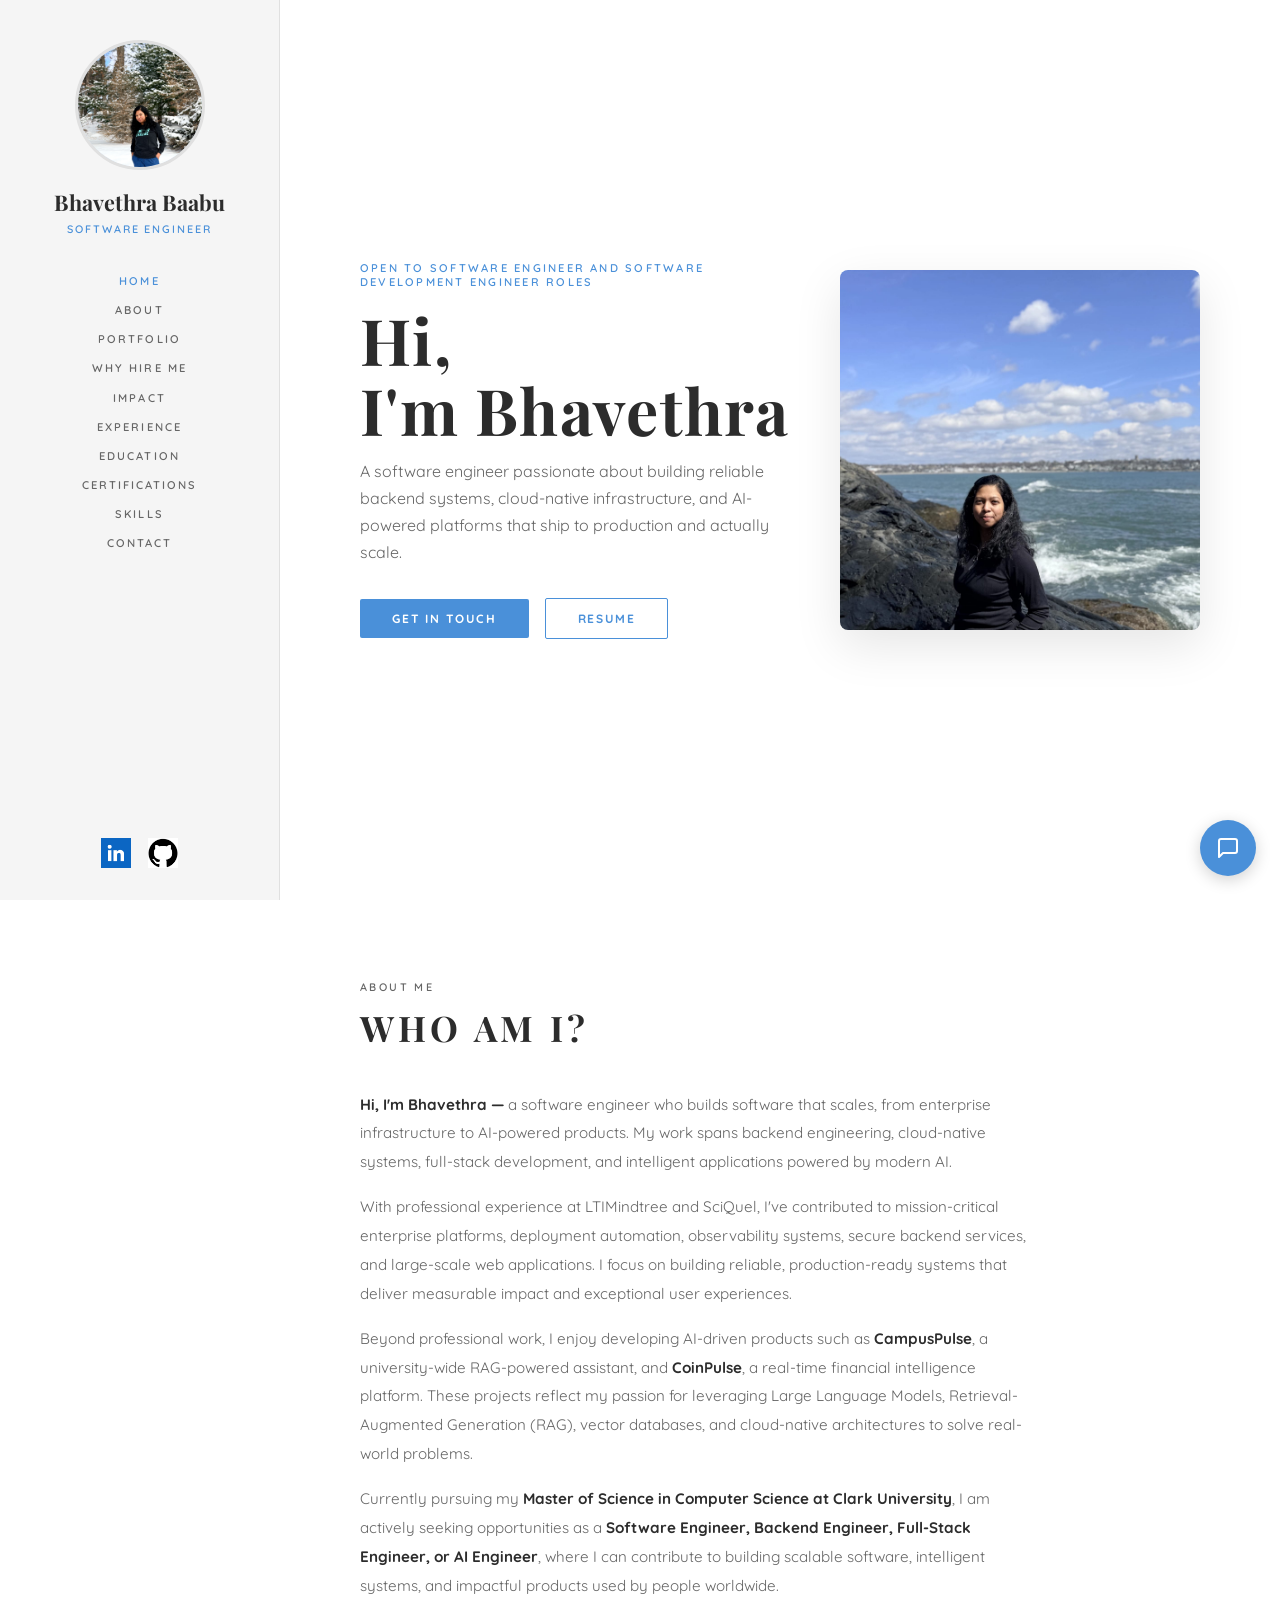
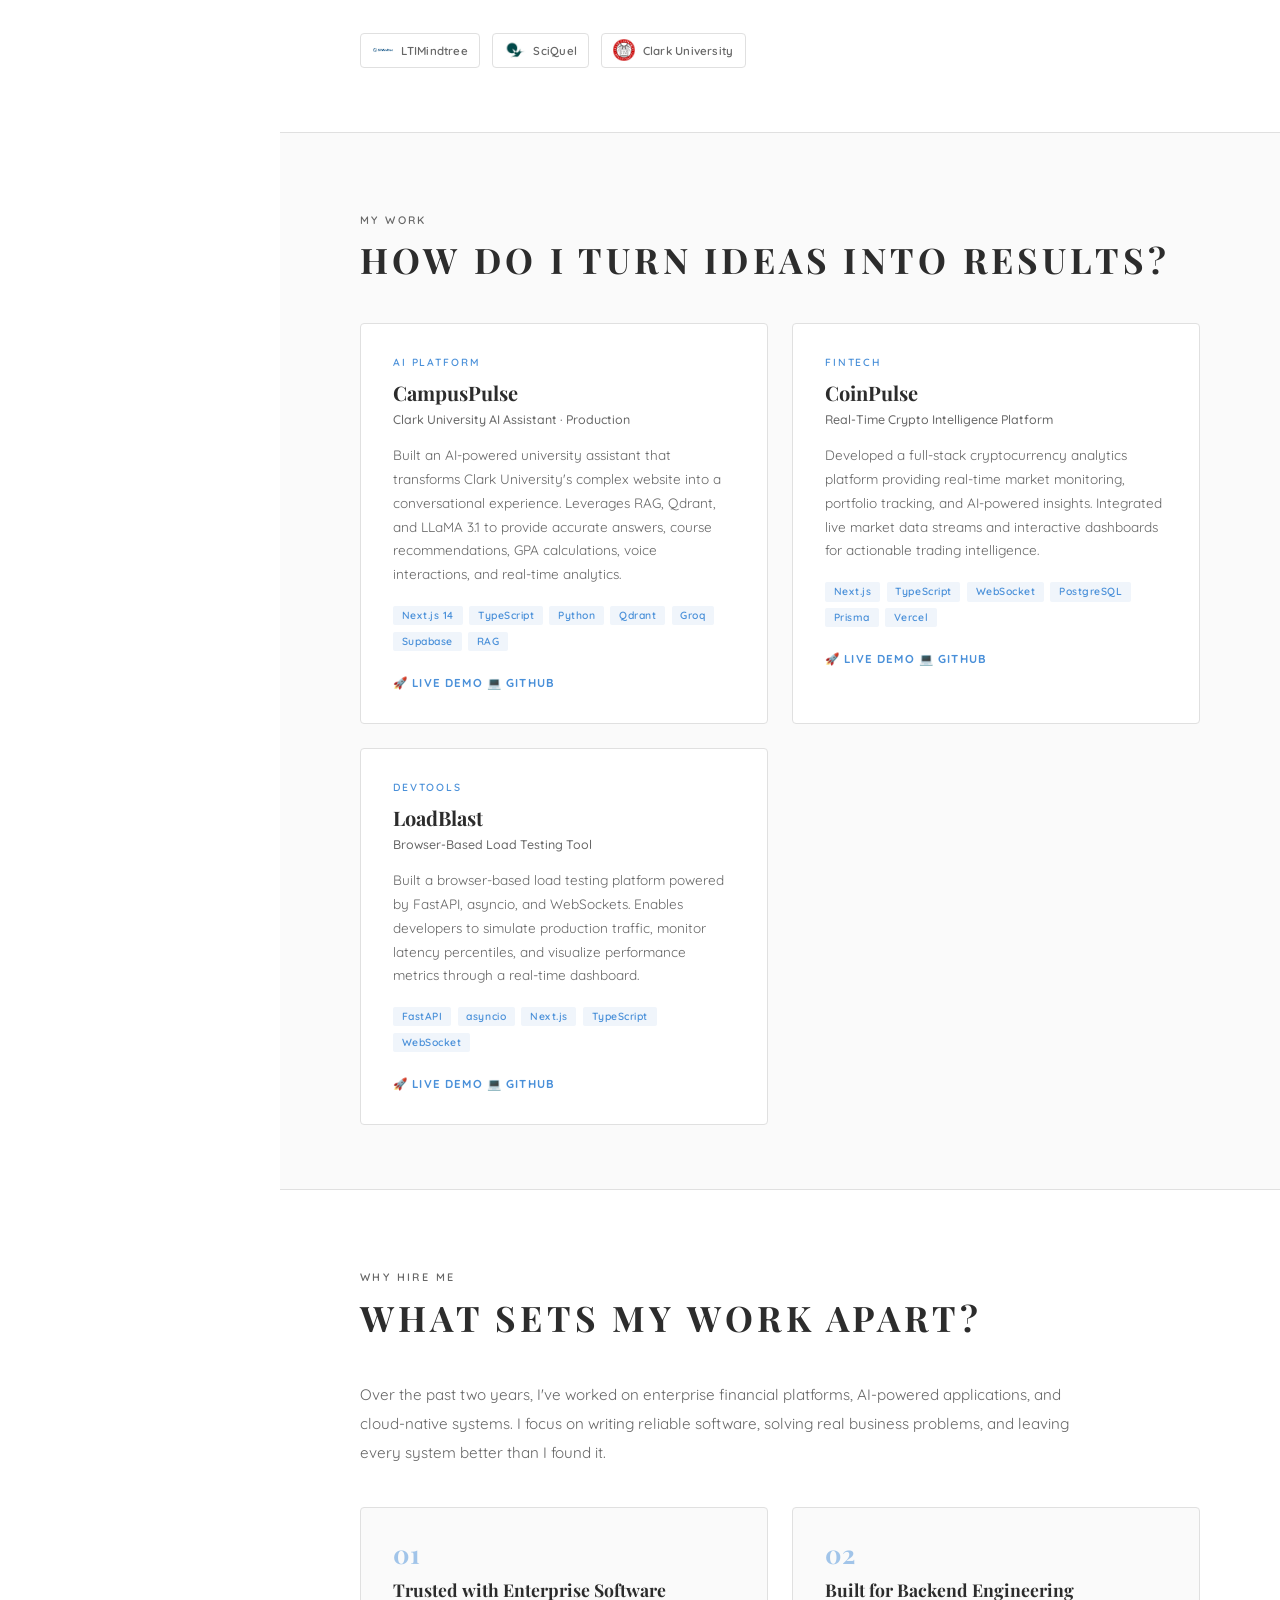
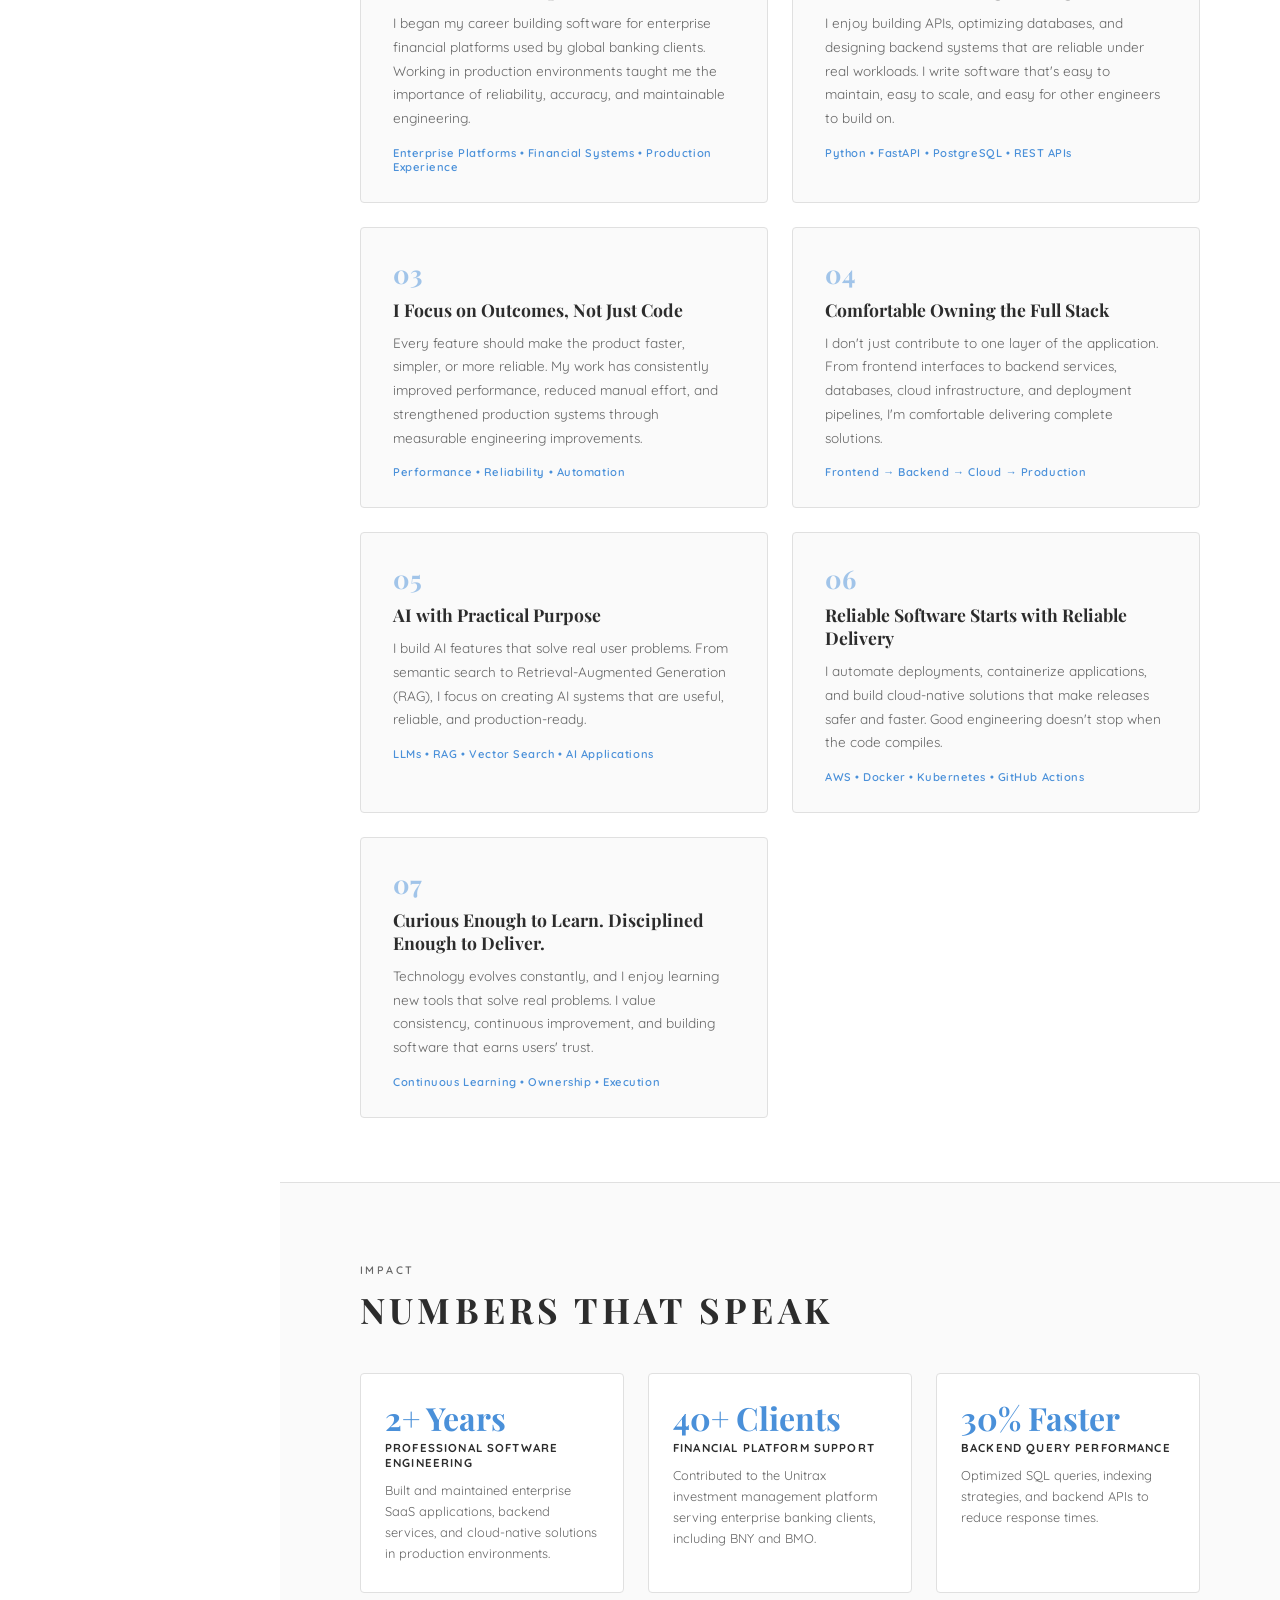
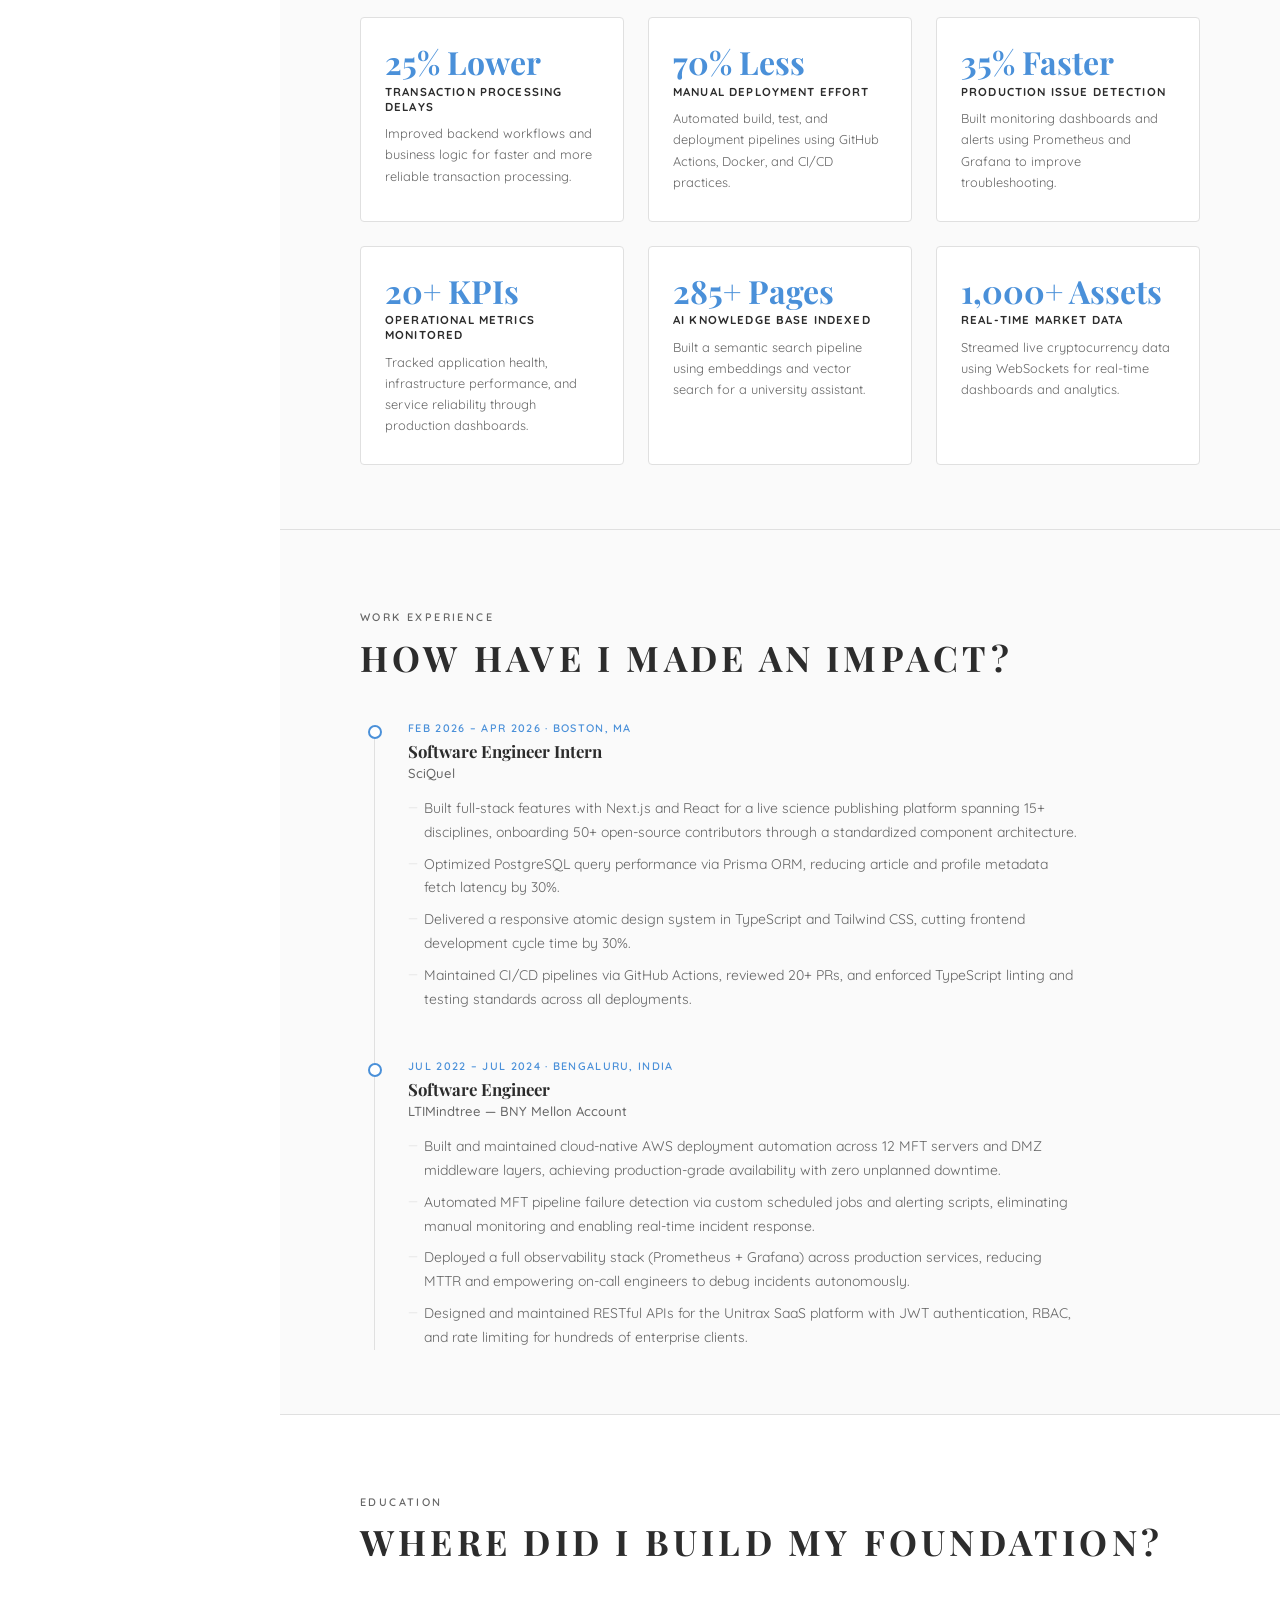
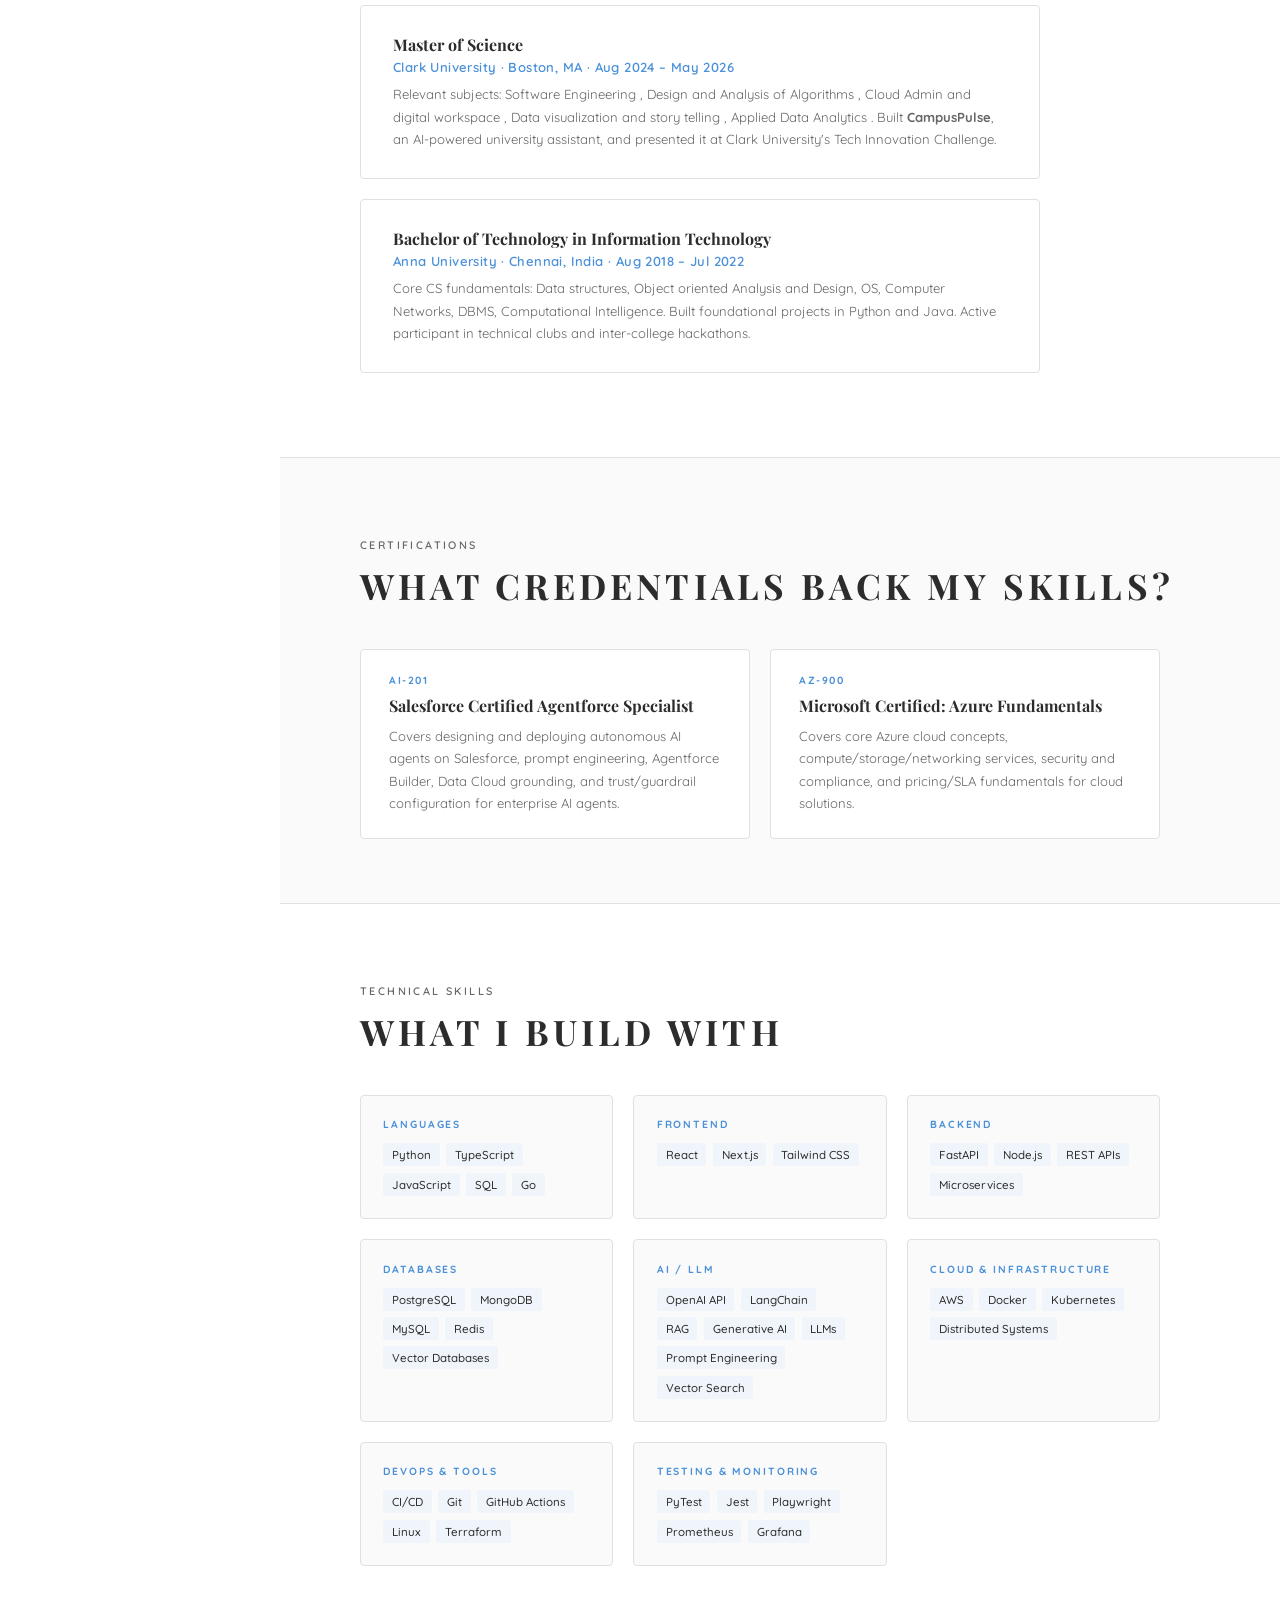
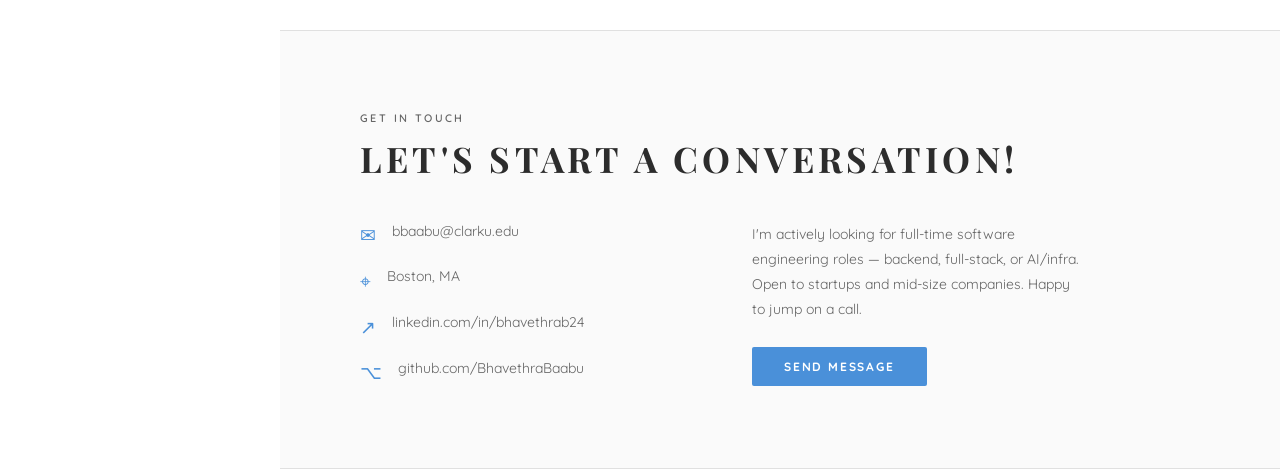
==== commit 0838efa6: "Update new_index.html" ====
--- a/new_index.html
+++ b/new_index.html
@@ -8,21 +8,21 @@
 <link href="https://fonts.googleapis.com/css2?family=Playfair+Display:wght@400;700&family=Quicksand:wght@300;400;500;600;700&display=swap" rel="stylesheet">
 <style>
   *, *::before, *::after { box-sizing: border-box; margin: 0; padding: 0; }
-
+ 
   :root {
     --sidebar-w: 280px;
     --bg: #ffffff;
     --sidebar-bg: #f5f5f5;
     --text: #2c2c2c;
     --muted: #666666;
-    --accent: #4a90d9;      /* Bhavethra's accent — steel blue, distinct from Richa's teal */
+    --accent: #4a90d9;     
     --border: #e0e0e0;
     --serif: 'Playfair Display', serif;
     --sans: 'Quicksand', sans-serif;
   }
-
+ 
   html { scroll-behavior: smooth; }
-
+ 
   body {
     font-family: var(--sans);
     color: var(--text);
@@ -30,7 +30,7 @@
     display: flex;
     min-height: 100vh;
   }
-
+ 
   /* ── SIDEBAR ── */
   #sidebar {
     width: var(--sidebar-w);
@@ -46,7 +46,7 @@
     z-index: 50;
     overflow-y: auto;
   }
-
+ 
   .avatar-wrap {
     width: 130px;
     height: 130px;
@@ -57,7 +57,7 @@
     background: #dce8f5;
     flex-shrink: 0;
   }
-
+ 
   .avatar-wrap img {
     width: 100%;
     height: 100%;
@@ -65,7 +65,7 @@
     object-position: center top;
     display: block;
   }
-
+ 
   .sidebar-name {
     font-family: var(--serif);
     font-size: 1.35rem;
@@ -75,7 +75,7 @@
     margin-bottom: 0.35rem;
     line-height: 1.2;
   }
-
+ 
   .sidebar-role {
     font-size: 0.68rem;
     letter-spacing: 0.18em;
@@ -85,16 +85,16 @@
     font-weight: 600;
     margin-bottom: 2rem;
   }
-
+ 
   nav ul {
     list-style: none;
     width: 100%;
     text-align: center;
     margin-bottom: 2rem;
   }
-
+ 
   nav ul li { margin-bottom: 0.15rem; }
-
+ 
   nav ul li a {
     display: block;
     font-size: 0.7rem;
@@ -106,10 +106,10 @@
     padding: 0.4rem 0;
     transition: color 0.2s;
   }
-
+ 
   nav ul li a:hover,
   nav ul li a.active { color: var(--accent); }
-
+ 
   .social-icons {
     display: flex;
     align-items: center;
@@ -118,7 +118,7 @@
     margin-top: auto;
     padding-top: 1.5rem;
   }
-
+ 
   .social-icons a {
     display: inline-flex;
     align-items: center;
@@ -126,32 +126,32 @@
     text-decoration: none;
     transition: opacity 0.2s, transform 0.2s;
   }
-
+ 
   .social-icons a:hover {
     opacity: 0.75;
     transform: translateY(-1px);
   }
-
+ 
   .social-img {
     width: 30px;
     height: 30px;
     object-fit: contain;
     display: block;
   }
-
+ 
   /* ── MAIN ── */
   #main {
     margin-left: var(--sidebar-w);
     flex: 1;
     min-height: 100vh;
   }
-
+ 
   /* ── SECTION SHARED ── */
   .colorlib-section {
     padding: 5rem 5rem 4rem;
     border-bottom: 1px solid var(--border);
   }
-
+ 
   .heading-meta {
     display: block;
     font-size: 0.68rem;
@@ -161,7 +161,7 @@
     font-weight: 600;
     margin-bottom: 0.6rem;
   }
-
+ 
   h2.colorlib-heading {
     font-family: var(--serif);
     font-size: clamp(1.6rem, 3vw, 2.2rem);
@@ -171,7 +171,7 @@
     margin-bottom: 2.5rem;
     color: var(--text);
   }
-
+ 
   /* ── HOME / HERO ── */
   #home {
     min-height: 100vh;
@@ -181,7 +181,7 @@
     background: var(--bg);
     position: relative;
   }
-
+ 
   .hero-inner {
     display: flex;
     align-items: center;
@@ -190,17 +190,17 @@
     width: 100%;
     max-width: 1100px;
   }
-
+ 
   .hero-content {
     flex: 1;
     max-width: 620px;
   }
-
+ 
   .hero-image {
     flex-shrink: 0;
     width: clamp(260px, 30vw, 360px);
   }
-
+ 
   .hero-image img {
     width: 100%;
     aspect-ratio: 1;
@@ -210,7 +210,7 @@
     box-shadow: 0 16px 48px rgba(0, 0, 0, 0.1);
     display: block;
   }
-
+ 
   .hero-eyebrow {
     font-size: 0.7rem;
     letter-spacing: 0.2em;
@@ -219,7 +219,7 @@
     font-weight: 600;
     margin-bottom: 1rem;
   }
-
+ 
   .hero-name {
     font-family: var(--serif);
     font-size: clamp(2.5rem, 5vw, 4rem);
@@ -228,7 +228,7 @@
     margin-bottom: 0.75rem;
     letter-spacing: 0.02em;
   }
-
+ 
   .hero-sub {
     font-size: 1rem;
     color: var(--muted);
@@ -236,7 +236,7 @@
     line-height: 1.7;
     max-width: 480px;
   }
-
+ 
   .hero-btn {
     display: inline-block;
     font-size: 0.75rem;
@@ -250,9 +250,33 @@
     border-radius: 2px;
     transition: opacity 0.2s, transform 0.2s;
   }
-
+ 
   .hero-btn:hover { opacity: 0.85; transform: translateY(-1px); }
-
+ 
+  .hero-btn-outline {
+    display: inline-block;
+    font-size: 0.75rem;
+    letter-spacing: 0.15em;
+    text-transform: uppercase;
+    font-weight: 700;
+    padding: 0.75rem 2rem;
+    background: transparent;
+    color: var(--accent);
+    text-decoration: none;
+    border-radius: 2px;
+    border: 1.5px solid var(--accent);
+    transition: background 0.2s, color 0.2s, transform 0.2s;
+  }
+ 
+  .hero-btn-outline:hover { background: var(--accent); color: #fff; transform: translateY(-1px); }
+ 
+  .hero-btn-row {
+    display: flex;
+    align-items: center;
+    gap: 1rem;
+    flex-wrap: wrap;
+  }
+ 
   /* ── ABOUT ── */
   #about .about-desc {
     font-size: 0.95rem;
@@ -260,11 +284,11 @@
     line-height: 1.9;
     max-width: 680px;
   }
-
+ 
   #about .about-desc p + p { margin-top: 1rem; }
-
+ 
   #about strong { color: var(--text); font-weight: 700; }
-
+ 
   .company-strip {
     display: flex;
     align-items: center;
@@ -272,7 +296,7 @@
     margin-top: 2rem;
     flex-wrap: nowrap;
   }
-
+ 
   .company-logo {
     font-family: var(--sans);
     font-size: 0.72rem;
@@ -289,9 +313,9 @@
     flex-shrink: 0;
     transition: border-color 0.2s, color 0.2s;
   }
-
+ 
   .company-logo:hover { border-color: var(--accent); color: var(--accent); }
-
+ 
   .company-img {
     width: 22px;
     height: 22px;
@@ -299,7 +323,7 @@
     flex-shrink: 0;
     display: block;
   }
-
+ 
   .company-logo .co-icon {
     width: 22px; height: 22px;
     border-radius: 50%;
@@ -311,16 +335,16 @@
     color: #fff;
     flex-shrink: 0;
   }
-
+ 
   /* ── PORTFOLIO ── */
   #portfolio { background: #fafafa; }
-
+ 
   .portfolio-grid {
     display: grid;
     grid-template-columns: 1fr 1fr;
     gap: 1.5rem;
   }
-
+ 
   .project-card {
     background: var(--bg);
     border: 1px solid var(--border);
@@ -330,12 +354,12 @@
     overflow: hidden;
     transition: box-shadow 0.25s, transform 0.25s;
   }
-
+ 
   .project-card:hover {
     box-shadow: 0 8px 32px rgba(0,0,0,0.08);
     transform: translateY(-2px);
   }
-
+ 
   .project-card::after {
     content: '';
     position: absolute;
@@ -345,9 +369,9 @@
     opacity: 0;
     transition: opacity 0.25s;
   }
-
+ 
   .project-card:hover::after { opacity: 1; }
-
+ 
   .project-type {
     font-size: 0.65rem;
     letter-spacing: 0.18em;
@@ -356,35 +380,35 @@
     font-weight: 600;
     margin-bottom: 0.6rem;
   }
-
+ 
   .project-name {
     font-family: var(--serif);
     font-size: 1.25rem;
     font-weight: 700;
     margin-bottom: 0.4rem;
   }
-
+ 
   .project-sub {
     font-size: 0.78rem;
     color: var(--muted);
     margin-bottom: 1rem;
     font-weight: 500;
   }
-
+ 
   .project-desc {
     font-size: 0.85rem;
     color: var(--muted);
     line-height: 1.75;
     margin-bottom: 1.25rem;
   }
-
+ 
   .project-tags {
     display: flex;
     flex-wrap: wrap;
     gap: 0.4rem;
     margin-bottom: 1.25rem;
   }
-
+ 
   .ptag {
     font-size: 0.65rem;
     padding: 0.2rem 0.55rem;
@@ -394,7 +418,7 @@
     font-weight: 600;
     letter-spacing: 0.05em;
   }
-
+ 
   .project-link {
     font-size: 0.72rem;
     letter-spacing: 0.1em;
@@ -405,19 +429,124 @@
     border-bottom: 1px solid transparent;
     transition: border-color 0.2s;
   }
-
+ 
   .project-link:hover { border-color: var(--accent); }
-
+ 
+  /* ── WHY HIRE ME ── */
+  #why-hire-me { background: var(--bg); }
+ 
+  .why-intro {
+    font-size: 0.95rem;
+    color: var(--muted);
+    line-height: 1.9;
+    max-width: 720px;
+    margin-bottom: 2.5rem;
+  }
+ 
+  .why-grid {
+    display: grid;
+    grid-template-columns: 1fr 1fr;
+    gap: 1.5rem;
+  }
+ 
+  .why-card {
+    background: #fafafa;
+    border: 1px solid var(--border);
+    border-radius: 4px;
+    padding: 1.75rem 2rem;
+    position: relative;
+    transition: box-shadow 0.25s, transform 0.25s, border-color 0.25s;
+  }
+ 
+  .why-card:hover {
+    box-shadow: 0 8px 32px rgba(0,0,0,0.08);
+    transform: translateY(-2px);
+    border-color: var(--accent);
+  }
+ 
+  .why-num {
+    font-family: var(--serif);
+    font-size: 1.6rem;
+    font-weight: 700;
+    color: var(--accent);
+    opacity: 0.5;
+    margin-bottom: 0.5rem;
+  }
+ 
+  .why-title {
+    font-family: var(--serif);
+    font-size: 1.1rem;
+    font-weight: 700;
+    margin-bottom: 0.6rem;
+  }
+ 
+  .why-desc {
+    font-size: 0.85rem;
+    color: var(--muted);
+    line-height: 1.75;
+    margin-bottom: 1rem;
+  }
+ 
+  .why-tags {
+    font-size: 0.7rem;
+    letter-spacing: 0.05em;
+    color: var(--accent);
+    font-weight: 600;
+  }
+ 
+  /* ── IMPACT ── */
+  #impact { background: #fafafa; }
+ 
+  .impact-grid {
+    display: grid;
+    grid-template-columns: repeat(auto-fit, minmax(230px, 1fr));
+    gap: 1.5rem;
+  }
+ 
+  .impact-card {
+    background: var(--bg);
+    border: 1px solid var(--border);
+    border-radius: 4px;
+    padding: 1.75rem 1.5rem;
+    transition: border-color 0.2s, transform 0.2s;
+  }
+ 
+  .impact-card:hover { border-color: var(--accent); transform: translateY(-2px); }
+ 
+  .impact-number {
+    font-family: var(--serif);
+    font-size: 2rem;
+    font-weight: 700;
+    color: var(--accent);
+    margin-bottom: 0.35rem;
+    line-height: 1;
+  }
+ 
+  .impact-label {
+    font-size: 0.72rem;
+    letter-spacing: 0.1em;
+    text-transform: uppercase;
+    font-weight: 700;
+    color: var(--text);
+    margin-bottom: 0.6rem;
+  }
+ 
+  .impact-desc {
+    font-size: 0.8rem;
+    color: var(--muted);
+    line-height: 1.65;
+  }
+ 
   /* ── TESTIMONIALS ── */
   #testimonials { background: var(--bg); }
-
+ 
   .testimonial-block {
     border-left: 3px solid var(--accent);
     padding: 1.5rem 0 1.5rem 2rem;
     margin-bottom: 2.5rem;
     max-width: 700px;
   }
-
+ 
   .testimonial-block blockquote {
     font-size: 0.92rem;
     color: var(--muted);
@@ -425,7 +554,7 @@
     font-style: italic;
     margin-bottom: 0.75rem;
   }
-
+ 
   .testimonial-block cite {
     font-size: 0.75rem;
     letter-spacing: 0.1em;
@@ -433,17 +562,17 @@
     font-style: normal;
     font-weight: 600;
   }
-
+ 
   .testimonial-block cite span {
     color: var(--muted);
     font-weight: 400;
   }
-
+ 
   /* ── EXPERIENCE ── */
   #experience { background: #fafafa; }
-
+ 
   .timeline { position: relative; max-width: 720px; }
-
+ 
   .timeline::before {
     content: '';
     position: absolute;
@@ -451,10 +580,10 @@
     width: 1px;
     background: var(--border);
   }
-
+ 
   .timeline-entry { padding: 0 0 3rem 3rem; position: relative; }
   .timeline-entry:last-child { padding-bottom: 0; }
-
+ 
   .timeline-dot {
     position: absolute;
     left: 8px; top: 4px;
@@ -463,7 +592,7 @@
     border: 2px solid var(--accent);
     background: var(--bg);
   }
-
+ 
   .timeline-period {
     font-size: 0.68rem;
     letter-spacing: 0.12em;
@@ -472,28 +601,28 @@
     font-weight: 600;
     margin-bottom: 0.3rem;
   }
-
+ 
   .timeline-role {
     font-family: var(--serif);
     font-size: 1.05rem;
     font-weight: 700;
     margin-bottom: 0.2rem;
   }
-
+ 
   .timeline-company {
     font-size: 0.82rem;
     color: var(--muted);
     margin-bottom: 1rem;
     font-weight: 500;
   }
-
+ 
   .timeline-bullets {
     list-style: none;
     display: flex;
     flex-direction: column;
     gap: 0.5rem;
   }
-
+ 
   .timeline-bullets li {
     font-size: 0.875rem;
     color: var(--muted);
@@ -501,7 +630,7 @@
     position: relative;
     line-height: 1.7;
   }
-
+ 
   .timeline-bullets li::before {
     content: '—';
     position: absolute;
@@ -509,10 +638,10 @@
     color: var(--border);
     font-size: 0.75rem;
   }
-
+ 
   /* ── EDUCATION ── */
   #education { background: var(--bg); }
-
+ 
   .edu-block {
     border: 1px solid var(--border);
     border-radius: 4px;
@@ -521,16 +650,16 @@
     max-width: 680px;
     transition: border-color 0.2s;
   }
-
+ 
   .edu-block:hover { border-color: var(--accent); }
-
+ 
   .edu-degree {
     font-family: var(--serif);
     font-size: 1rem;
     font-weight: 700;
     margin-bottom: 0.25rem;
   }
-
+ 
   .edu-school {
     font-size: 0.82rem;
     color: var(--accent);
@@ -538,30 +667,73 @@
     margin-bottom: 0.5rem;
     letter-spacing: 0.03em;
   }
-
+ 
   .edu-detail {
     font-size: 0.82rem;
     color: var(--muted);
     line-height: 1.7;
   }
-
+ 
+  /* ── CERTIFICATIONS ── */
+  #certifications { background: #fafafa; }
+ 
+  .cert-grid {
+    display: grid;
+    grid-template-columns: repeat(auto-fit, minmax(300px, 1fr));
+    gap: 1.25rem;
+    max-width: 800px;
+  }
+ 
+  .cert-card {
+    background: var(--bg);
+    border: 1px solid var(--border);
+    border-radius: 4px;
+    padding: 1.5rem 1.75rem;
+    transition: border-color 0.2s, transform 0.2s;
+  }
+ 
+  .cert-card:hover { border-color: var(--accent); transform: translateY(-2px); }
+ 
+  .cert-code {
+    font-size: 0.65rem;
+    letter-spacing: 0.15em;
+    text-transform: uppercase;
+    color: var(--accent);
+    font-weight: 700;
+    margin-bottom: 0.5rem;
+  }
+ 
+  .cert-name {
+    font-family: var(--serif);
+    font-size: 1rem;
+    font-weight: 700;
+    margin-bottom: 0.5rem;
+    line-height: 1.4;
+  }
+ 
+  .cert-desc {
+    font-size: 0.82rem;
+    color: var(--muted);
+    line-height: 1.7;
+  }
+ 
   /* ── SKILLS ── */
-  #skills { background: #fafafa; }
-
+  #skills { background: var(--bg); }
+ 
   .skills-grid {
     display: grid;
     grid-template-columns: repeat(auto-fit, minmax(220px, 1fr));
     gap: 1.25rem;
     max-width: 800px;
   }
-
+ 
   .skill-group {
-    background: var(--bg);
+    background: #fafafa;
     border: 1px solid var(--border);
     border-radius: 4px;
     padding: 1.4rem;
   }
-
+ 
   .skill-group-title {
     font-size: 0.65rem;
     letter-spacing: 0.18em;
@@ -570,9 +742,9 @@
     font-weight: 700;
     margin-bottom: 0.75rem;
   }
-
+ 
   .skill-tags { display: flex; flex-wrap: wrap; gap: 0.4rem; }
-
+ 
   .stag {
     font-size: 0.72rem;
     padding: 0.25rem 0.55rem;
@@ -581,40 +753,40 @@
     border-radius: 2px;
     font-weight: 500;
   }
-
+ 
   /* ── CONTACT ── */
-  #contact { background: var(--bg); }
-
+  #contact { background: #fafafa; }
+ 
   .contact-grid {
     display: grid;
     grid-template-columns: 1fr 1fr;
     gap: 4rem;
     max-width: 720px;
   }
-
+ 
   .contact-item {
     display: flex;
     align-items: flex-start;
     gap: 1rem;
     margin-bottom: 1.25rem;
   }
-
+ 
   .contact-icon {
     font-size: 1.2rem;
     color: var(--accent);
     flex-shrink: 0;
     margin-top: 0.1rem;
   }
-
+ 
   .contact-item a, .contact-item p {
     font-size: 0.875rem;
     color: var(--muted);
     text-decoration: none;
     transition: color 0.2s;
   }
-
+ 
   .contact-item a:hover { color: var(--accent); }
-
+ 
   .opt-note {
     display: inline-block;
     font-size: 0.68rem;
@@ -628,7 +800,7 @@
     font-weight: 600;
     margin-bottom: 1.5rem;
   }
-
+ 
   /* ── RESPONSIVE ── */
   @media (max-width: 900px) {
     #sidebar { display: none; }
@@ -646,16 +818,17 @@
     }
     .company-strip { flex-wrap: wrap; }
     .portfolio-grid { grid-template-columns: 1fr; }
+    .why-grid { grid-template-columns: 1fr; }
     .contact-grid { grid-template-columns: 1fr; gap: 0; }
   }
-
+ 
   @media (prefers-reduced-motion: reduce) {
     * { transition: none !important; }
   }
 </style>
 </head>
 <body>
-
+ 
 <!-- SIDEBAR -->
 <aside id="sidebar">
   <div class="avatar-wrap">
@@ -663,19 +836,22 @@
   </div>
   <div class="sidebar-name">Bhavethra Baabu</div>
   <div class="sidebar-role">Software Engineer</div>
-
+ 
   <nav>
     <ul>
       <li><a href="#home" class="active">Home</a></li>
       <li><a href="#about">About</a></li>
       <li><a href="#portfolio">Portfolio</a></li>
+      <li><a href="#why-hire-me">Why Hire Me</a></li>
+      <li><a href="#impact">Impact</a></li>
       <li><a href="#experience">Experience</a></li>
       <li><a href="#education">Education</a></li>
+      <li><a href="#certifications">Certifications</a></li>
       <li><a href="#skills">Skills</a></li>
       <li><a href="#contact">Contact</a></li>
     </ul>
   </nav>
-
+ 
   <div class="social-icons">
     <a href="https://linkedin.com/in/bhavethrab24" target="_blank" rel="noopener noreferrer" aria-label="LinkedIn">
       <img src="images/linkedin.png" alt="LinkedIn" class="social-img">
@@ -685,10 +861,10 @@
     </a>
   </div>
 </aside>
-
+ 
 <!-- MAIN -->
 <div id="main">
-
+ 
   <!-- HOME -->
   <section id="home">
     <div class="hero-inner">
@@ -698,14 +874,17 @@
         <p class="hero-sub">
           A software engineer passionate about building reliable backend systems, cloud-native infrastructure, and AI-powered platforms that ship to production and actually scale.
         </p>
-        <a href="mailto:bbaabu@clarku.edu" class="hero-btn">Get In Touch</a>
+        <div class="hero-btn-row">
+          <a href="mailto:bbaabu@clarku.edu" class="hero-btn">Get In Touch</a>
+          <a href="Bhavethra_resume.pdf" target="_blank" rel="noopener noreferrer" class="hero-btn-outline">Resume</a>
+        </div>
       </div>
       <div class="hero-image">
         <img src="images/mee2.jpeg" alt="Bhavethra Baabu">
       </div>
     </div>
   </section>
-
+ 
   <!-- ABOUT -->
   <section id="about" class="colorlib-section">
     <span class="heading-meta">About Me</span>
@@ -726,9 +905,9 @@
 		  <p>
 			Currently pursuing my <strong>Master of Science in Computer Science at Clark University</strong>, I am actively seeking opportunities as a <strong>Software Engineer, Backend Engineer, Full-Stack Engineer, or AI Engineer</strong>, where I can contribute to building scalable software, intelligent systems, and impactful products used by people worldwide.
 		  </p>
-
+ 
     </div>
-
+ 
     <div class="company-strip">
       <div class="company-logo">
         <img src="images/ltimindtree.png" alt="LTIMindtree" class="company-img">
@@ -743,9 +922,9 @@
         <span>Clark University</span>
       </div>
     </div>
-
+ 
   </section>
-
+ 
   <!-- PORTFOLIO -->
   <section id="portfolio" class="colorlib-section">
 	<span class="heading-meta">My Work</span>
@@ -851,14 +1030,140 @@
   
 	</div>
   </section>
-
-
+ 
+  <!-- WHY HIRE ME -->
+  <section id="why-hire-me" class="colorlib-section">
+    <span class="heading-meta">Why Hire Me</span>
+    <h2 class="colorlib-heading">What Sets My Work Apart?</h2>
+ 
+    <p class="why-intro">
+      Over the past two years, I've worked on enterprise financial platforms, AI-powered applications, and cloud-native systems. I focus on writing reliable software, solving real business problems, and leaving every system better than I found it.
+    </p>
+ 
+    <div class="why-grid">
+ 
+      <div class="why-card">
+        <div class="why-num">01</div>
+        <div class="why-title">Trusted with Enterprise Software</div>
+        <div class="why-desc">I began my career building software for enterprise financial platforms used by global banking clients. Working in production environments taught me the importance of reliability, accuracy, and maintainable engineering.</div>
+        <div class="why-tags">Enterprise Platforms • Financial Systems • Production Experience</div>
+      </div>
+ 
+      <div class="why-card">
+        <div class="why-num">02</div>
+        <div class="why-title">Built for Backend Engineering</div>
+        <div class="why-desc">I enjoy building APIs, optimizing databases, and designing backend systems that are reliable under real workloads. I write software that's easy to maintain, easy to scale, and easy for other engineers to build on.</div>
+        <div class="why-tags">Python • FastAPI • PostgreSQL • REST APIs</div>
+      </div>
+ 
+      <div class="why-card">
+        <div class="why-num">03</div>
+        <div class="why-title">I Focus on Outcomes, Not Just Code</div>
+        <div class="why-desc">Every feature should make the product faster, simpler, or more reliable. My work has consistently improved performance, reduced manual effort, and strengthened production systems through measurable engineering improvements.</div>
+        <div class="why-tags">Performance • Reliability • Automation</div>
+      </div>
+ 
+      <div class="why-card">
+        <div class="why-num">04</div>
+        <div class="why-title">Comfortable Owning the Full Stack</div>
+        <div class="why-desc">I don't just contribute to one layer of the application. From frontend interfaces to backend services, databases, cloud infrastructure, and deployment pipelines, I'm comfortable delivering complete solutions.</div>
+        <div class="why-tags">Frontend → Backend → Cloud → Production</div>
+      </div>
+ 
+      <div class="why-card">
+        <div class="why-num">05</div>
+        <div class="why-title">AI with Practical Purpose</div>
+        <div class="why-desc">I build AI features that solve real user problems. From semantic search to Retrieval-Augmented Generation (RAG), I focus on creating AI systems that are useful, reliable, and production-ready.</div>
+        <div class="why-tags">LLMs • RAG • Vector Search • AI Applications</div>
+      </div>
+ 
+      <div class="why-card">
+        <div class="why-num">06</div>
+        <div class="why-title">Reliable Software Starts with Reliable Delivery</div>
+        <div class="why-desc">I automate deployments, containerize applications, and build cloud-native solutions that make releases safer and faster. Good engineering doesn't stop when the code compiles.</div>
+        <div class="why-tags">AWS • Docker • Kubernetes • GitHub Actions</div>
+      </div>
+ 
+      <div class="why-card">
+        <div class="why-num">07</div>
+        <div class="why-title">Curious Enough to Learn. Disciplined Enough to Deliver.</div>
+        <div class="why-desc">Technology evolves constantly, and I enjoy learning new tools that solve real problems. I value consistency, continuous improvement, and building software that earns users' trust.</div>
+        <div class="why-tags">Continuous Learning • Ownership • Execution</div>
+      </div>
+ 
+    </div>
+  </section>
+ 
+  <!-- IMPACT -->
+  <section id="impact" class="colorlib-section">
+    <span class="heading-meta">Impact</span>
+    <h2 class="colorlib-heading">Numbers That Speak</h2>
+ 
+    <div class="impact-grid">
+ 
+      <div class="impact-card">
+        <div class="impact-number">2+ Years</div>
+        <div class="impact-label">Professional Software Engineering</div>
+        <div class="impact-desc">Built and maintained enterprise SaaS applications, backend services, and cloud-native solutions in production environments.</div>
+      </div>
+ 
+      <div class="impact-card">
+        <div class="impact-number">40+ Clients</div>
+        <div class="impact-label">Financial Platform Support</div>
+        <div class="impact-desc">Contributed to the Unitrax investment management platform serving enterprise banking clients, including BNY and BMO.</div>
+      </div>
+ 
+      <div class="impact-card">
+        <div class="impact-number">30% Faster</div>
+        <div class="impact-label">Backend Query Performance</div>
+        <div class="impact-desc">Optimized SQL queries, indexing strategies, and backend APIs to reduce response times.</div>
+      </div>
+ 
+      <div class="impact-card">
+        <div class="impact-number">25% Lower</div>
+        <div class="impact-label">Transaction Processing Delays</div>
+        <div class="impact-desc">Improved backend workflows and business logic for faster and more reliable transaction processing.</div>
+      </div>
+ 
+      <div class="impact-card">
+        <div class="impact-number">70% Less</div>
+        <div class="impact-label">Manual Deployment Effort</div>
+        <div class="impact-desc">Automated build, test, and deployment pipelines using GitHub Actions, Docker, and CI/CD practices.</div>
+      </div>
+ 
+      <div class="impact-card">
+        <div class="impact-number">35% Faster</div>
+        <div class="impact-label">Production Issue Detection</div>
+        <div class="impact-desc">Built monitoring dashboards and alerts using Prometheus and Grafana to improve troubleshooting.</div>
+      </div>
+ 
+      <div class="impact-card">
+        <div class="impact-number">20+ KPIs</div>
+        <div class="impact-label">Operational Metrics Monitored</div>
+        <div class="impact-desc">Tracked application health, infrastructure performance, and service reliability through production dashboards.</div>
+      </div>
+ 
+      <div class="impact-card">
+        <div class="impact-number">285+ Pages</div>
+        <div class="impact-label">AI Knowledge Base Indexed</div>
+        <div class="impact-desc">Built a semantic search pipeline using embeddings and vector search for a university assistant.</div>
+      </div>
+ 
+      <div class="impact-card">
+        <div class="impact-number">1,000+ Assets</div>
+        <div class="impact-label">Real-Time Market Data</div>
+        <div class="impact-desc">Streamed live cryptocurrency data using WebSockets for real-time dashboards and analytics.</div>
+      </div>
+ 
+    </div>
+  </section>
+ 
   <!-- EXPERIENCE -->
   <section id="experience" class="colorlib-section">
     <span class="heading-meta">Work Experience</span>
     <h2 class="colorlib-heading">How Have I Made An Impact?</h2>
     <div class="timeline">
-
+ 
       <div class="timeline-entry">
         <div class="timeline-dot"></div>
         <div class="timeline-period">Feb 2026 – Apr 2026 · Boston, MA</div>
@@ -871,7 +1176,7 @@
           <li>Maintained CI/CD pipelines via GitHub Actions, reviewed 20+ PRs, and enforced TypeScript linting and testing standards across all deployments.</li>
         </ul>
       </div>
-
+ 
       <div class="timeline-entry">
         <div class="timeline-dot"></div>
         <div class="timeline-period">Jul 2022 – Jul 2024 · Bengaluru, India</div>
@@ -884,43 +1189,57 @@
           <li>Designed and maintained RESTful APIs for the Unitrax SaaS platform with JWT authentication, RBAC, and rate limiting for hundreds of enterprise clients.</li>
         </ul>
       </div>
-
+ 
     </div>
   </section>
-
+ 
   <!-- EDUCATION -->
   <section id="education" class="colorlib-section">
     <span class="heading-meta">Education</span>
     <h2 class="colorlib-heading">Where Did I Build My Foundation?</h2>
-
-    <div class="edu-block">
-      <div class="edu-degree">Master of Science in Computer Science (STEM)</div>
-      <div class="edu-school">Clark University · Worcester, MA · Aug 2024 – Aug 2026</div>
-      <div class="education-details">
-    <p>
-        <strong>Relevant Coursework:</strong>
-        Distributed Systems, Artificial Intelligence, Machine Learning,
-        Cloud Computing, Data Structures & Algorithms,
-        Software Engineering, Agile Methodologies,
-        Database Management Systems, and Advanced Computer Networks.
-    </p>
-
-    <p>
-        Built <strong>CampusPulse</strong>, an AI-powered university assistant,
+ 
+    <div class="education-details">
+		<div class="edu-block">
+      <div class="edu-degree">Master of Science</div>
+      <div class="edu-school">Clark University · Boston, MA · Aug 2024 – May 2026</div>
+      <div class="edu-detail">
+        Relevant subjects: Software Engineering , Design and Analysis of Algorithms , Cloud Admin and digital workspace , Data visualization and story telling , Applied Data Analytics . Built <strong>CampusPulse</strong>, an AI-powered university assistant,
         and presented it at Clark University's Tech Innovation Challenge.
-        Actively contributed to open-source projects throughout the program.
-    </p>
+      </div>
+    </div>
 </div>
-
+ 
     <div class="edu-block">
       <div class="edu-degree">Bachelor of Technology in Information Technology</div>
       <div class="edu-school">Anna University · Chennai, India · Aug 2018 – Jul 2022</div>
       <div class="edu-detail">
-        Core CS fundamentals: data structures, algorithms, OS, networking, databases. Built foundational projects in Python and Java. Active participant in technical clubs and inter-college hackathons.
+        Core CS fundamentals: Data structures, Object oriented Analysis and Design, OS, Computer Networks, DBMS, Computational Intelligence. Built foundational projects in Python and Java. Active participant in technical clubs and inter-college hackathons.
       </div>
     </div>
   </section>
-
+ 
+  <!-- CERTIFICATIONS -->
+  <section id="certifications" class="colorlib-section">
+    <span class="heading-meta">Certifications</span>
+    <h2 class="colorlib-heading">What Credentials Back My Skills?</h2>
+ 
+    <div class="cert-grid">
+ 
+      <div class="cert-card">
+        <div class="cert-code">AI-201</div>
+        <div class="cert-name">Salesforce Certified Agentforce Specialist</div>
+        <div class="cert-desc">Covers designing and deploying autonomous AI agents on Salesforce, prompt engineering, Agentforce Builder, Data Cloud grounding, and trust/guardrail configuration for enterprise AI agents.</div>
+      </div>
+ 
+      <div class="cert-card">
+        <div class="cert-code">AZ-900</div>
+        <div class="cert-name">Microsoft Certified: Azure Fundamentals</div>
+        <div class="cert-desc">Covers core Azure cloud concepts, compute/storage/networking services, security and compliance, and pricing/SLA fundamentals for cloud solutions.</div>
+      </div>
+ 
+    </div>
+  </section>
+ 
   <!-- SKILLS -->
   <section id="skills" class="colorlib-section">
     <span class="heading-meta">Technical Skills</span>
@@ -935,36 +1254,48 @@
       <div class="skill-group">
         <div class="skill-group-title">Frontend</div>
         <div class="skill-tags">
-          <span class="stag">Next.js</span><span class="stag">React</span><span class="stag">Tailwind CSS</span><span class="stag">RSC + Suspense</span>
+          <span class="stag">React</span><span class="stag">Next.js</span><span class="stag">Tailwind CSS</span>
         </div>
       </div>
       <div class="skill-group">
         <div class="skill-group-title">Backend</div>
         <div class="skill-tags">
-          <span class="stag">FastAPI</span><span class="stag">Node.js</span><span class="stag">REST APIs</span><span class="stag">Microservices</span><span class="stag">JWT / RBAC</span>
+          <span class="stag">FastAPI</span><span class="stag">Node.js</span><span class="stag">REST APIs</span><span class="stag">Microservices</span>
         </div>
       </div>
       <div class="skill-group">
         <div class="skill-group-title">Databases</div>
         <div class="skill-tags">
-          <span class="stag">PostgreSQL</span><span class="stag">MongoDB</span><span class="stag">Redis</span><span class="stag">Qdrant</span><span class="stag">Prisma</span>
+          <span class="stag">PostgreSQL</span><span class="stag">MongoDB</span><span class="stag">MySQL</span><span class="stag">Redis</span><span class="stag">Vector Databases</span>
         </div>
       </div>
       <div class="skill-group">
         <div class="skill-group-title">AI / LLM</div>
         <div class="skill-tags">
-          <span class="stag">LangChain</span><span class="stag">RAG</span><span class="stag">OpenAI API</span><span class="stag">Groq LLaMA</span><span class="stag">Vector Search</span>
+          <span class="stag">OpenAI API</span><span class="stag">LangChain</span><span class="stag">RAG</span><span class="stag">Generative AI</span><span class="stag">LLMs</span><span class="stag">Prompt Engineering</span><span class="stag">Vector Search</span>
         </div>
       </div>
       <div class="skill-group">
-        <div class="skill-group-title">Cloud & DevOps</div>
+        <div class="skill-group-title">Cloud & Infrastructure</div>
         <div class="skill-tags">
-          <span class="stag">AWS</span><span class="stag">Docker</span><span class="stag">Kubernetes</span><span class="stag">Prometheus</span><span class="stag">Grafana</span><span class="stag">Terraform</span><span class="stag">GitHub Actions</span>
+          <span class="stag">AWS</span><span class="stag">Docker</span><span class="stag">Kubernetes</span><span class="stag">Distributed Systems</span>
+        </div>
+      </div>
+      <div class="skill-group">
+        <div class="skill-group-title">DevOps & Tools</div>
+        <div class="skill-tags">
+          <span class="stag">CI/CD</span><span class="stag">Git</span><span class="stag">GitHub Actions</span><span class="stag">Linux</span><span class="stag">Terraform</span>
+        </div>
+      </div>
+      <div class="skill-group">
+        <div class="skill-group-title">Testing & Monitoring</div>
+        <div class="skill-tags">
+          <span class="stag">PyTest</span><span class="stag">Jest</span><span class="stag">Playwright</span><span class="stag">Prometheus</span><span class="stag">Grafana</span>
         </div>
       </div>
     </div>
   </section>
-
+ 
   <!-- CONTACT -->
   <section id="contact" class="colorlib-section">
     <span class="heading-meta">Get In Touch</span>
@@ -997,9 +1328,9 @@
       </div>
     </div>
   </section>
-
+ 
 </div><!-- end #main -->
-
+ 
 <script>
   // Active nav link on scroll
   const sections = document.querySelectorAll('section[id]');
@@ -1014,7 +1345,7 @@
     });
   }, { threshold: 0.35 });
   sections.forEach(s => observer.observe(s));
-
+ 
   // Smooth scroll for sidebar links
   links.forEach(link => {
     link.addEventListener('click', e => {
@@ -1024,5 +1355,8 @@
     });
   });
 </script>
+ 
+<!-- AI assistant chat widget — backend endpoint is configured below; no secrets in this repo -->
+<script src="js/chat-widget.js" data-endpoint="https://ask-bhavethra-api.vercel.app/api/chat" defer></script>
 </body>
 </html>
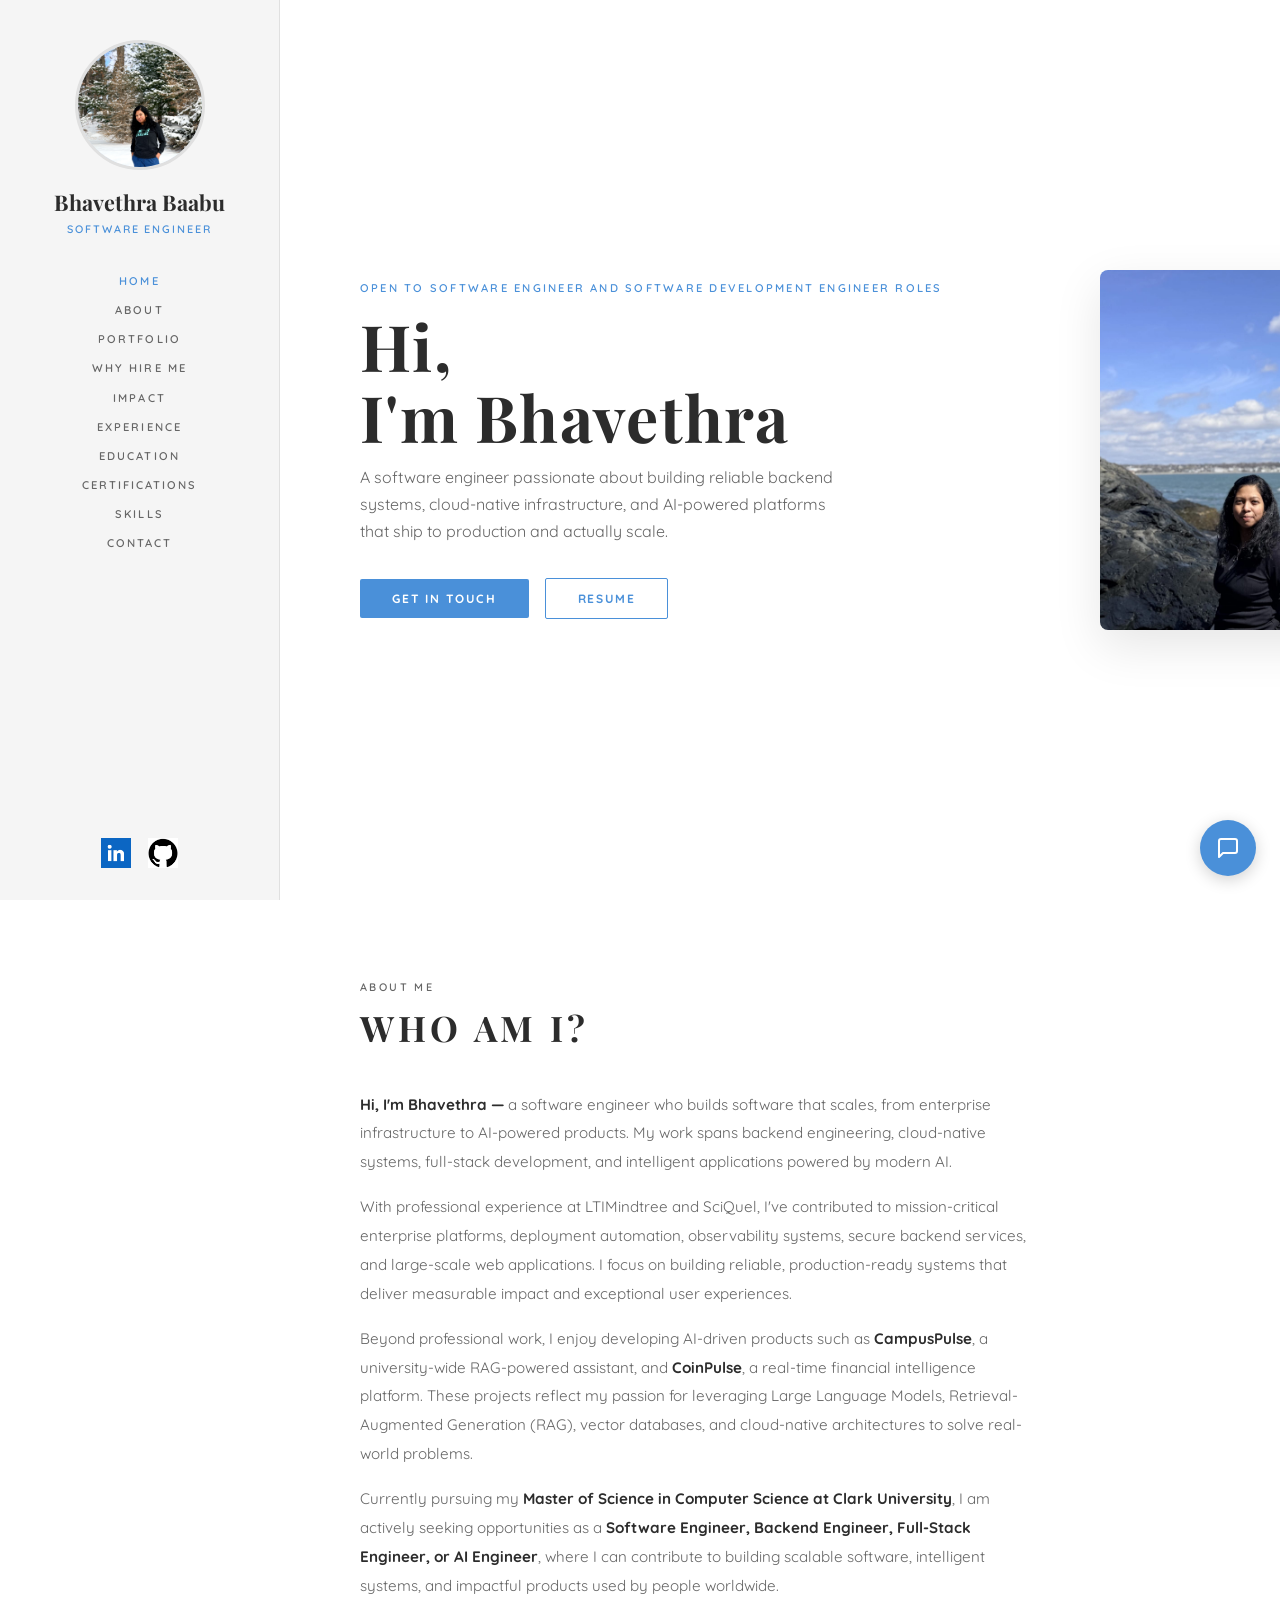
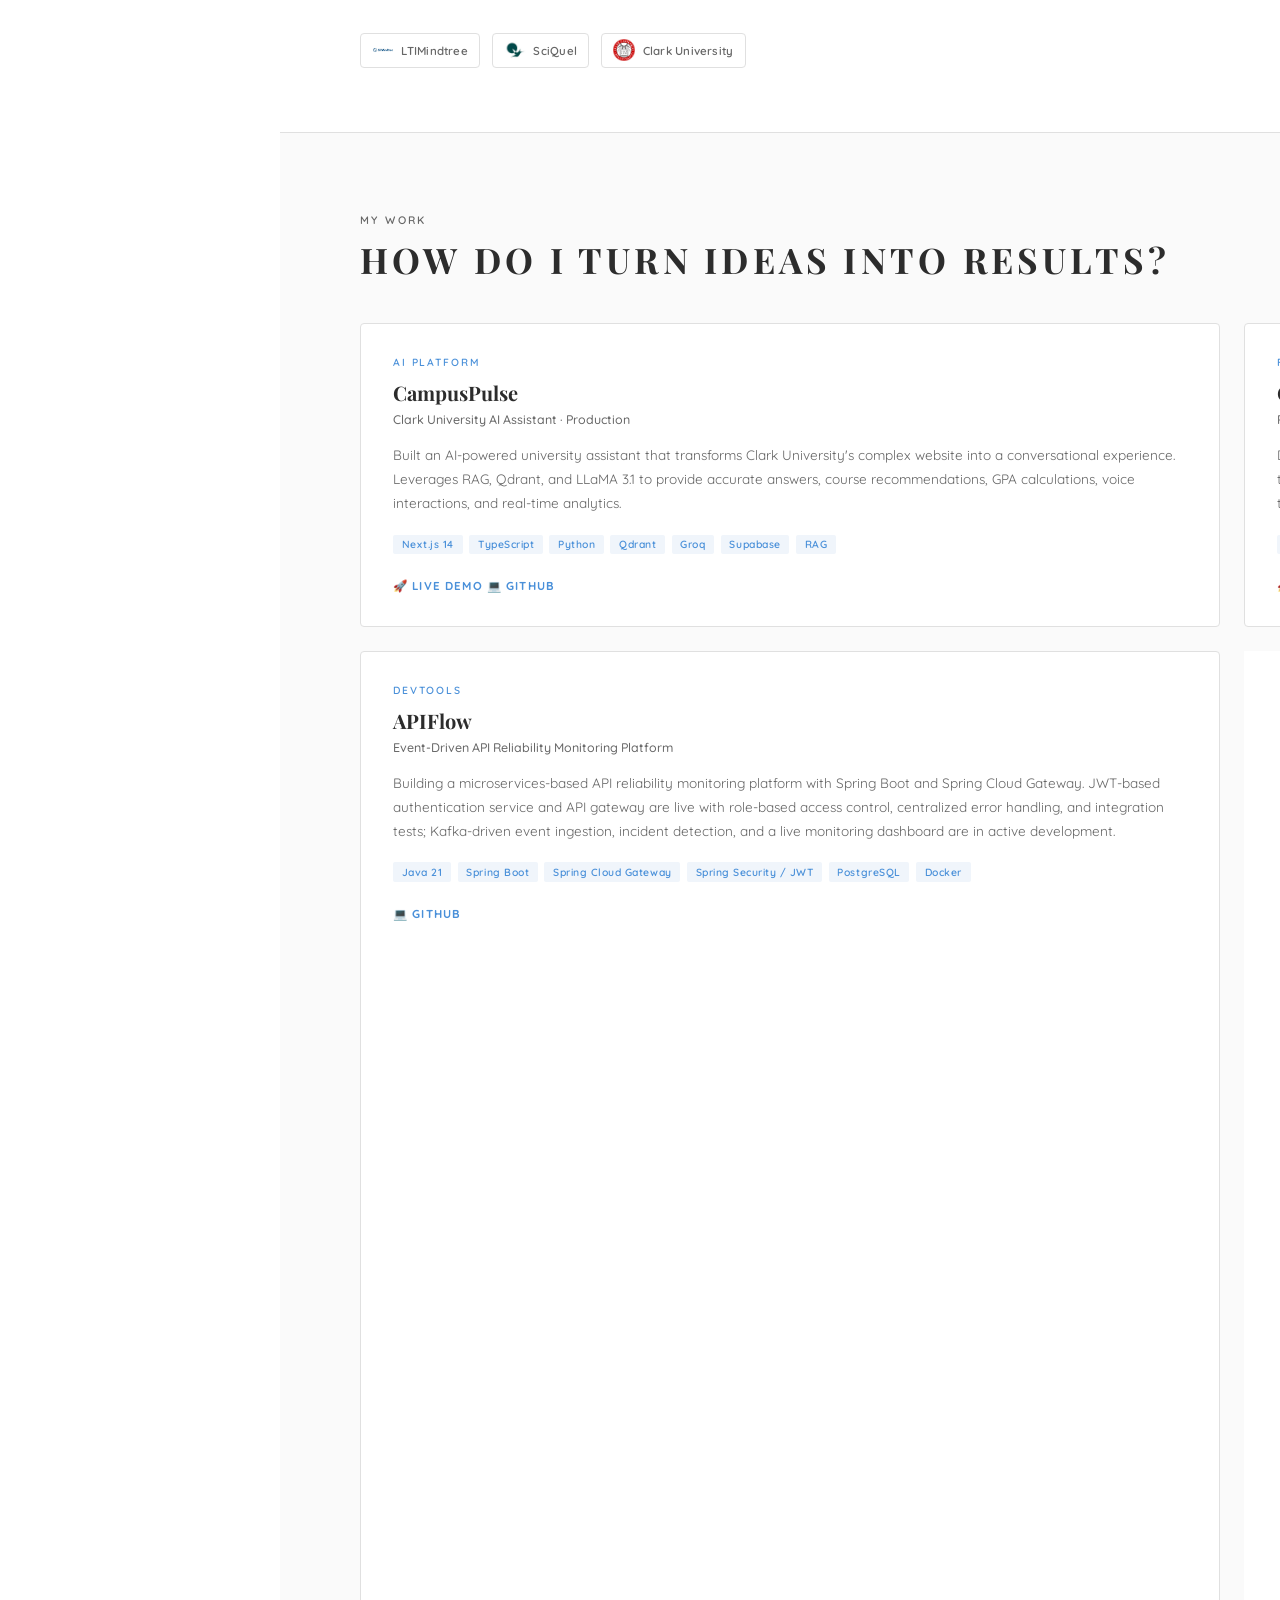
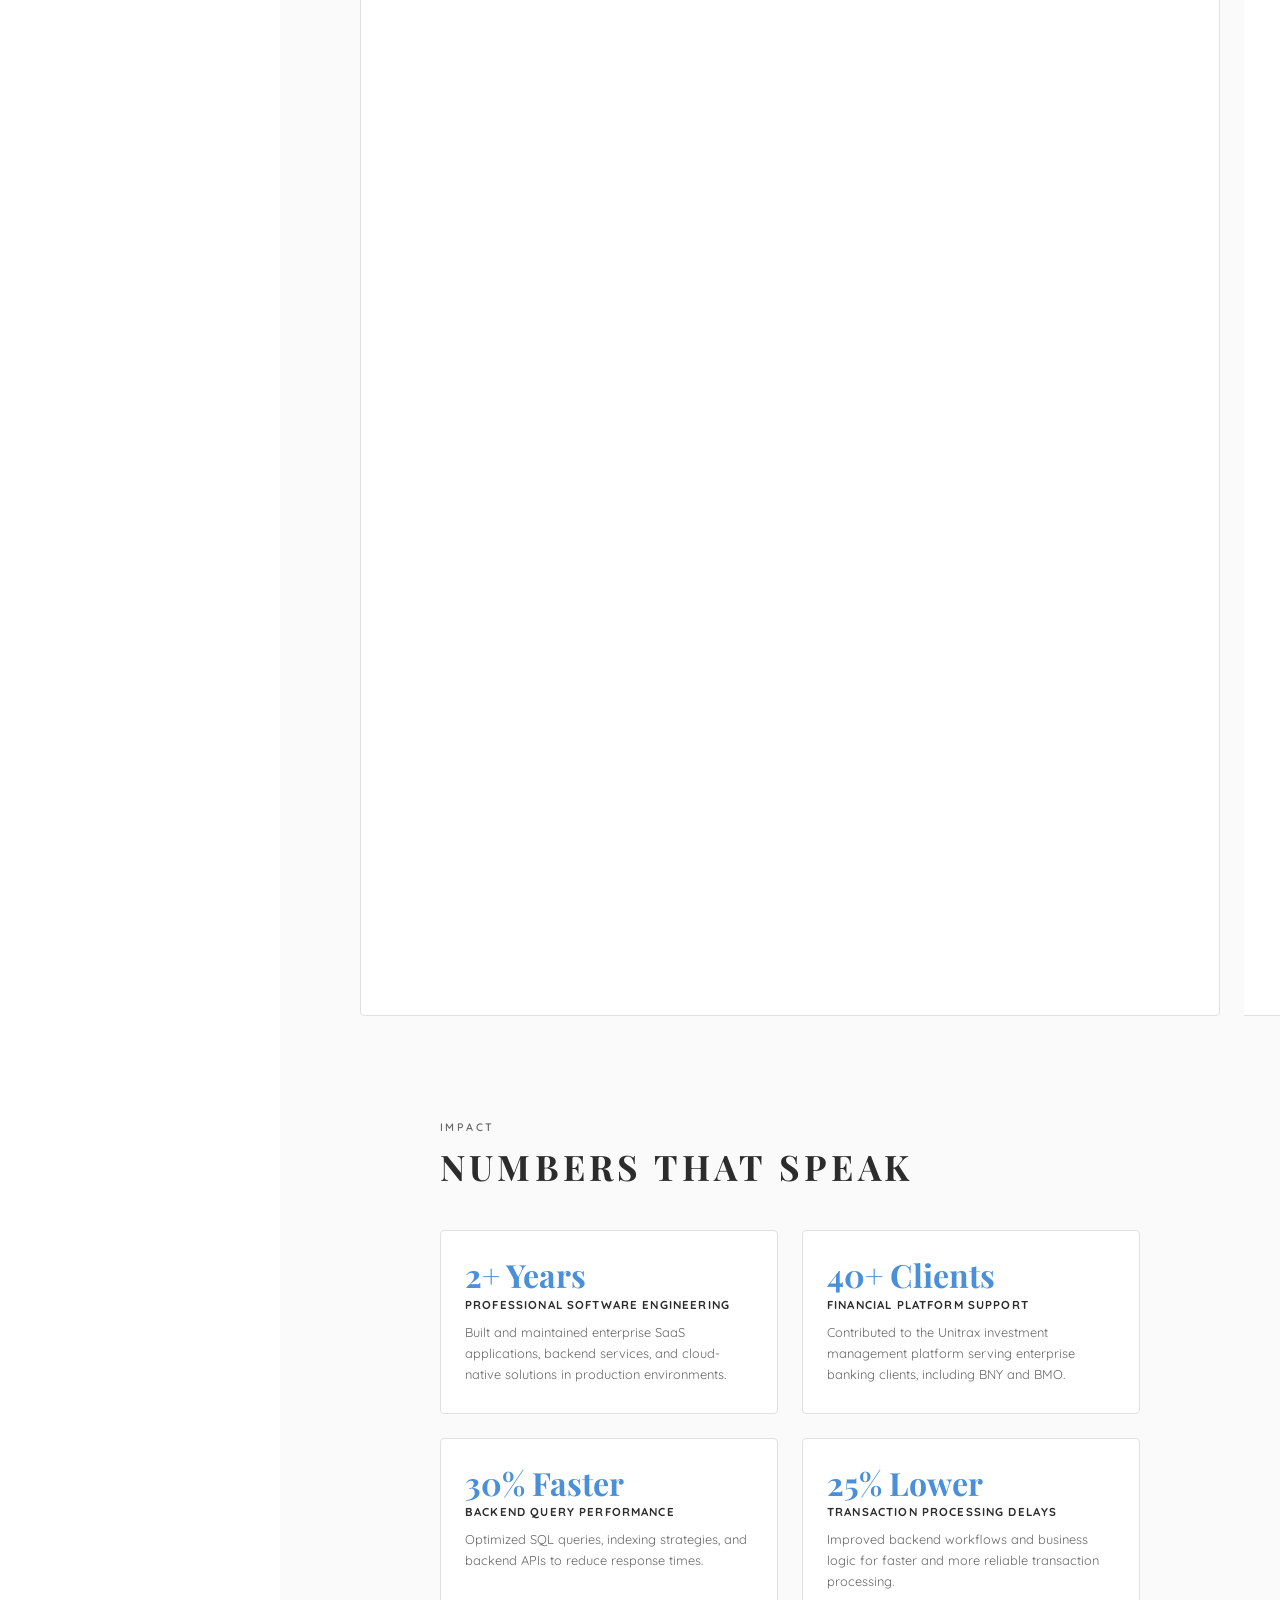
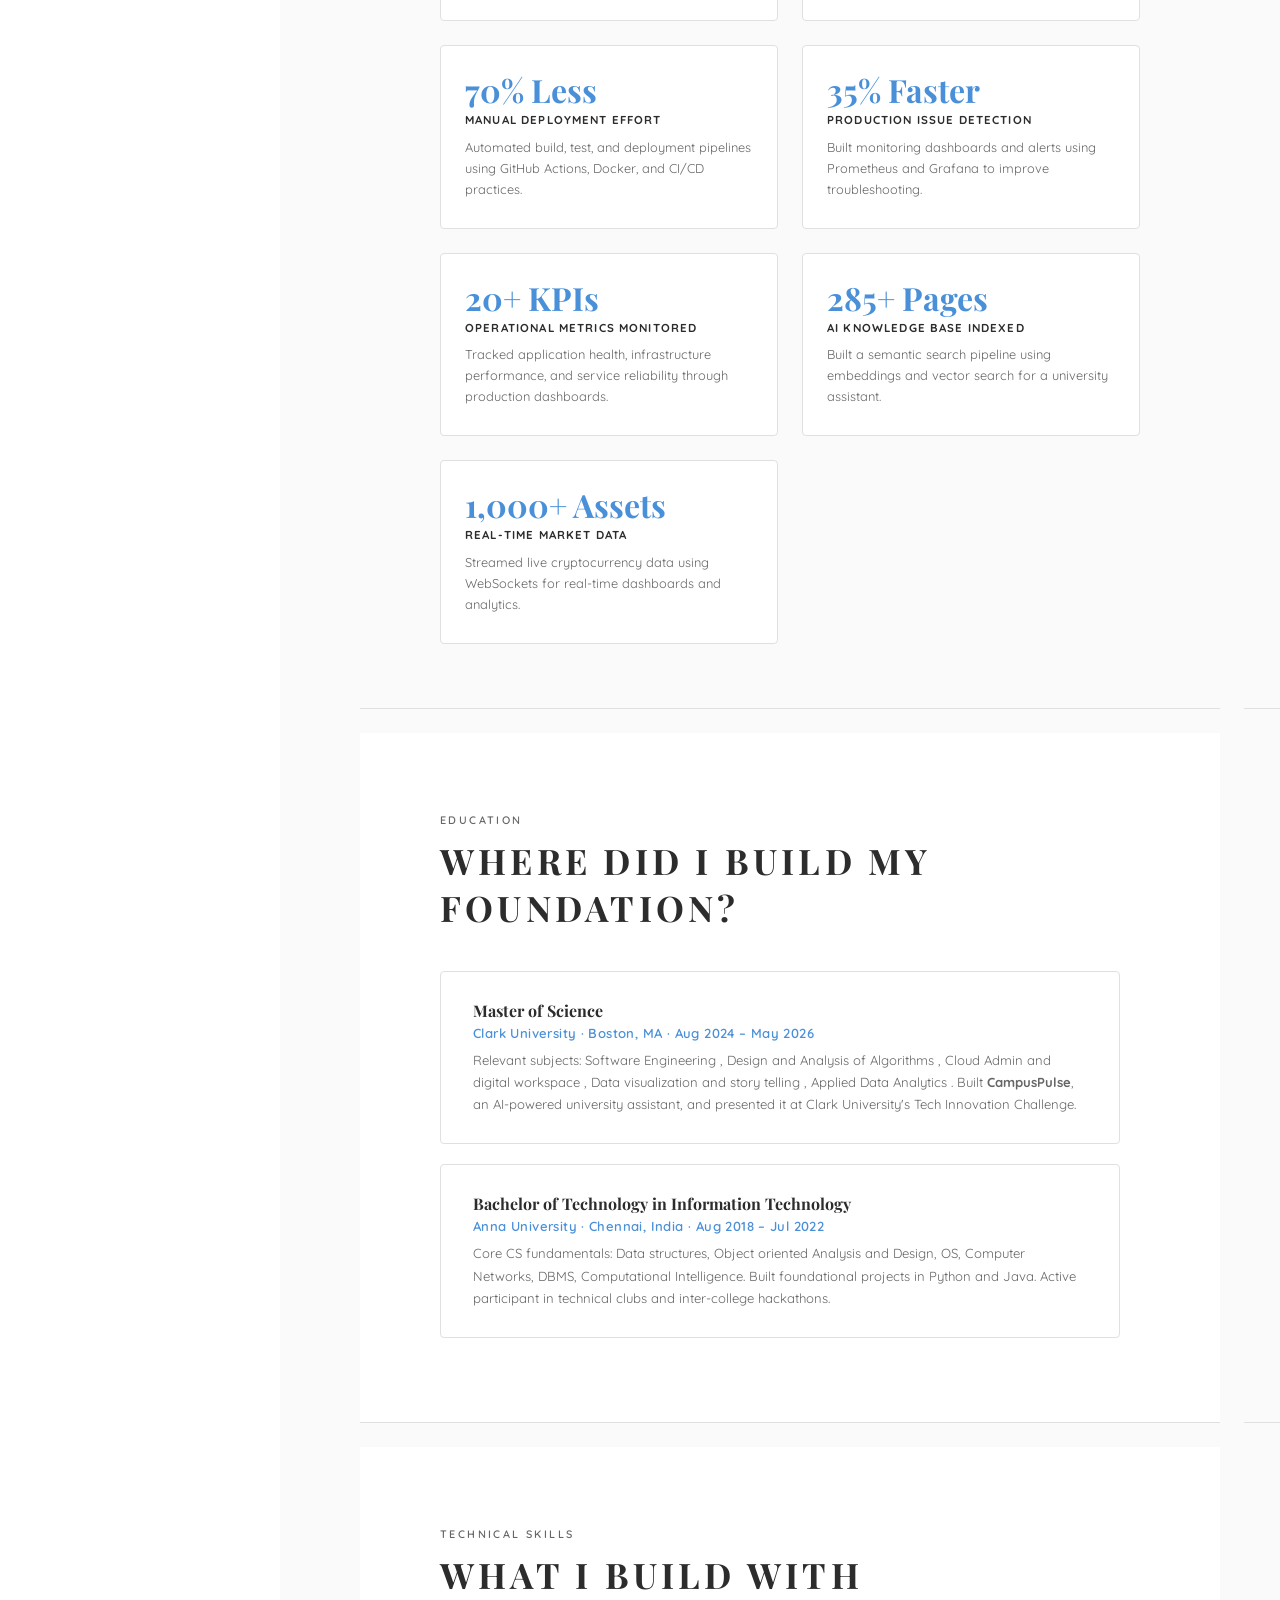
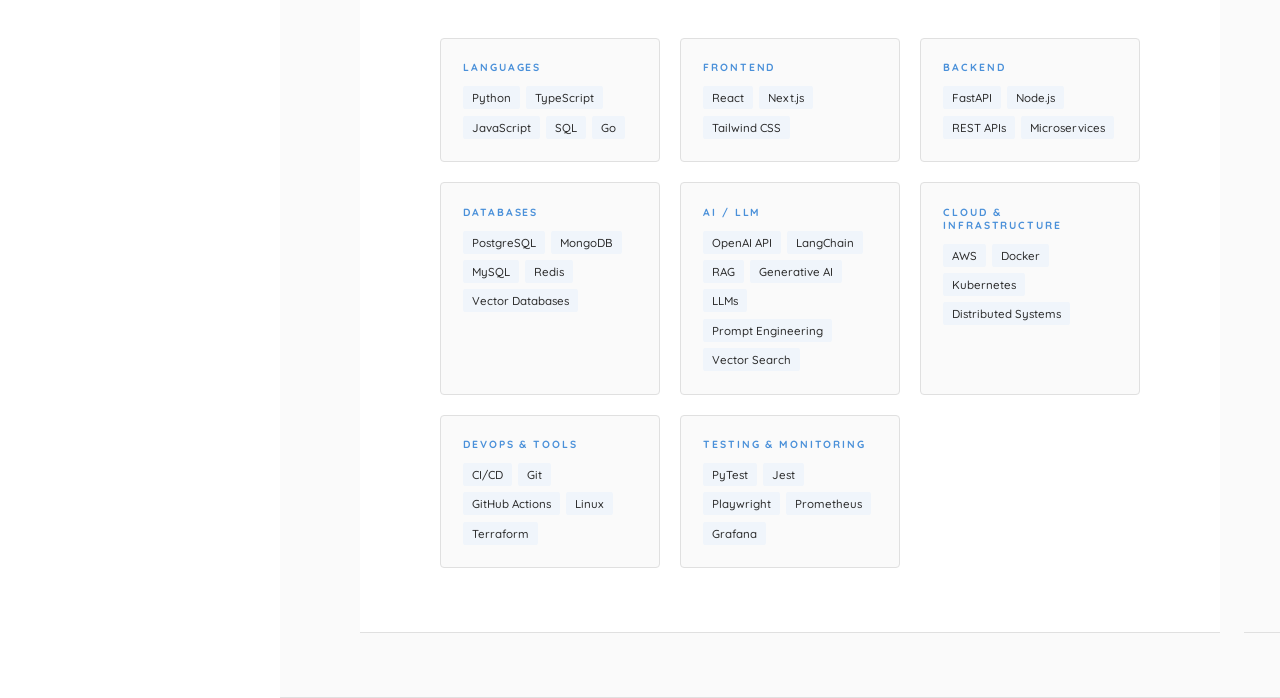
==== commit df8dfd5a: "Change project from LoadBlast to APIFlow Updated project details from LoadBlast to APIFlow, includin" ====
--- a/new_index.html
+++ b/new_index.html
@@ -997,39 +997,36 @@
 		</div>
 	  </div>
   
-	  <!-- LoadBlast -->
+	  <!-- APIFlow -->
 	  <div class="project-card">
 		<div class="project-type">DevTools</div>
-		<div class="project-name">LoadBlast</div>
-		<div class="project-sub">Browser-Based Load Testing Tool</div>
+		<div class="project-name">APIFlow</div>
+		<div class="project-sub">Event-Driven API Reliability Monitoring Platform</div>
   
 		<div class="project-desc">
-		  Built a browser-based load testing platform powered by FastAPI,
-		  asyncio, and WebSockets. Enables developers to simulate production
-		  traffic, monitor latency percentiles, and visualize performance metrics
-		  through a real-time dashboard.
+		  Building a microservices-based API reliability monitoring platform
+		  with Spring Boot and Spring Cloud Gateway. JWT-based authentication
+		  service and API gateway are live with role-based access control,
+		  centralized error handling, and integration tests; Kafka-driven
+		  event ingestion, incident detection, and a live monitoring
+		  dashboard are in active development.
 		</div>
   
 		<div class="project-tags">
-		  <span class="ptag">FastAPI</span>
-		  <span class="ptag">asyncio</span>
-		  <span class="ptag">Next.js</span>
-		  <span class="ptag">TypeScript</span>
-		  <span class="ptag">WebSocket</span>
+		  <span class="ptag">Java 21</span>
+		  <span class="ptag">Spring Boot</span>
+		  <span class="ptag">Spring Cloud Gateway</span>
+		  <span class="ptag">Spring Security / JWT</span>
+		  <span class="ptag">PostgreSQL</span>
+		  <span class="ptag">Docker</span>
 		</div>
   
 		<div class="project-links">
-		  <a href="https://your-loadblast-demo.vercel.app" target="_blank" class="project-link">
-			🚀 Live Demo
-		  </a>
-		  <a href="https://github.com/BhavethraBaabu" target="_blank" class="project-link">
+		  <a href="https://github.com/BhavethraBaabu/API_Flow" target="_blank" class="project-link">
 			💻 GitHub
 		  </a>
 		</div>
 	  </div>
-  
-	</div>
-  </section>
  
   <!-- WHY HIRE ME -->
   <section id="why-hire-me" class="colorlib-section">
